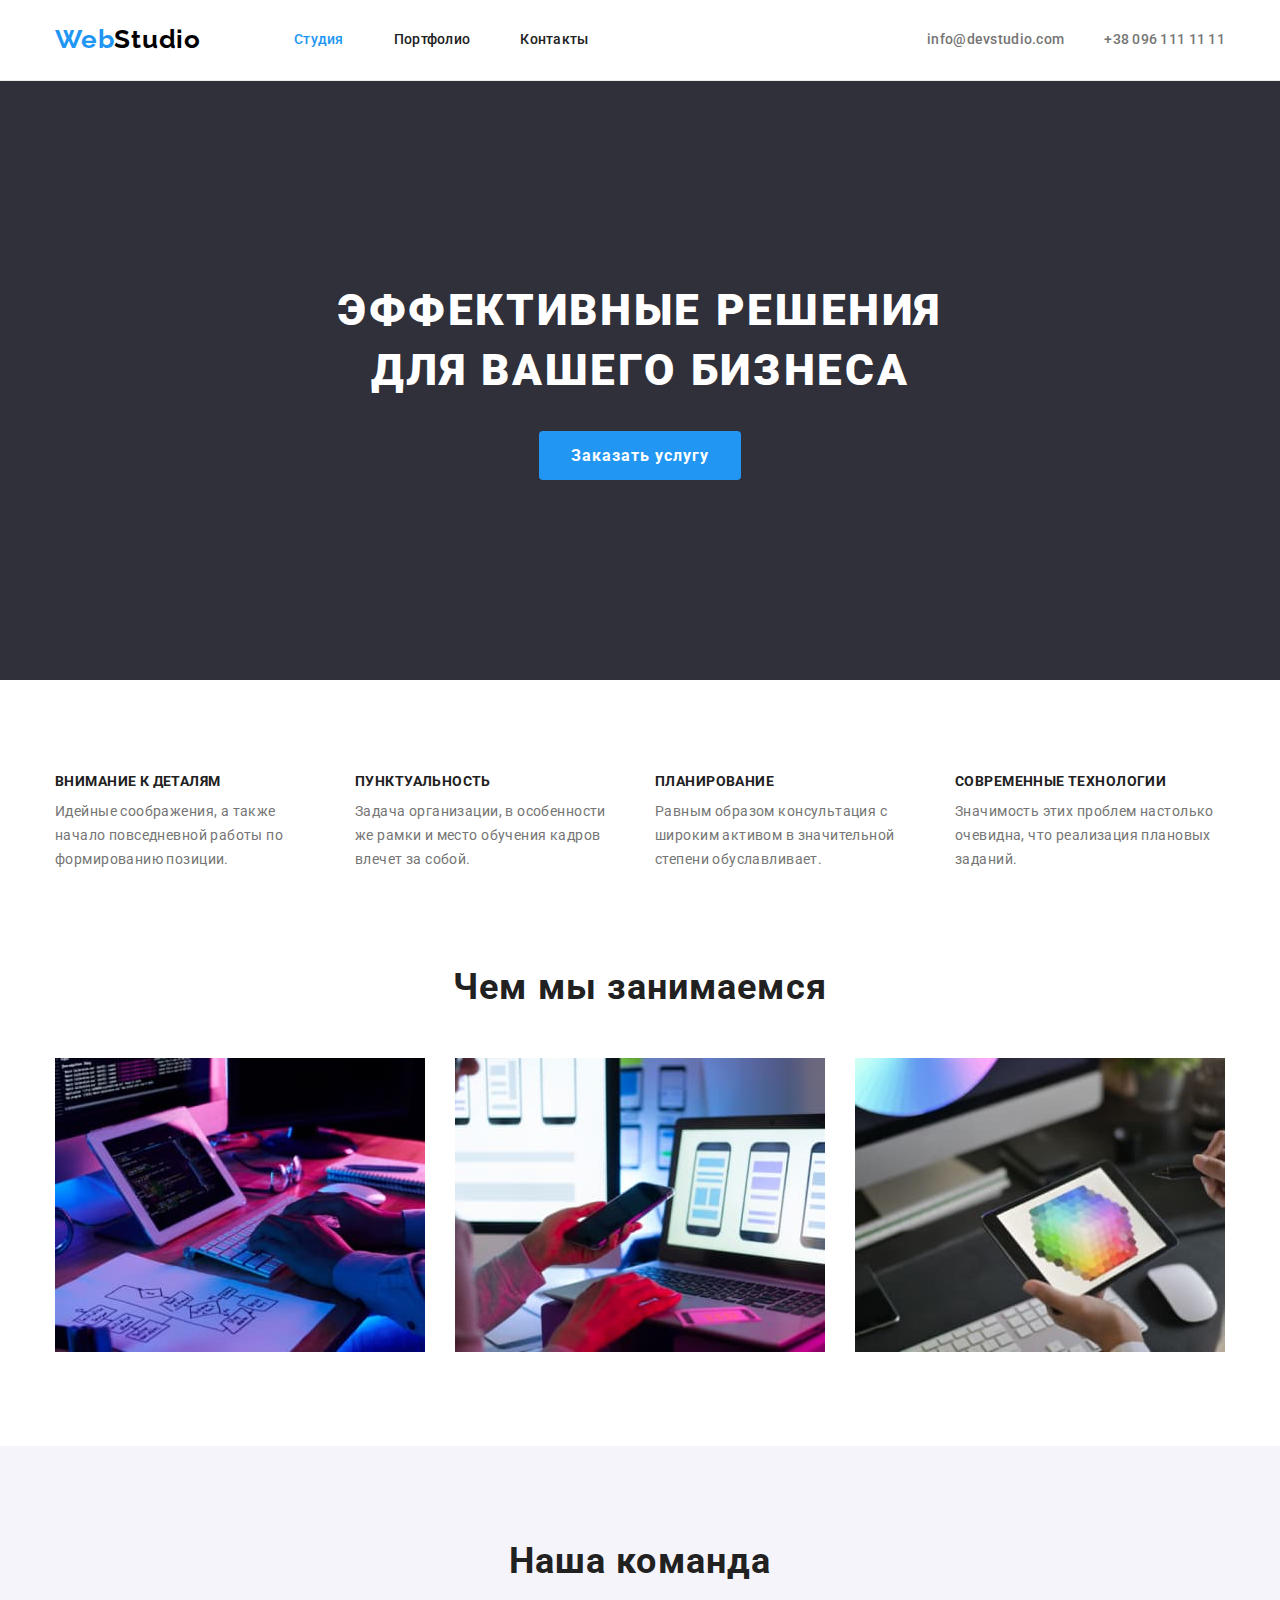
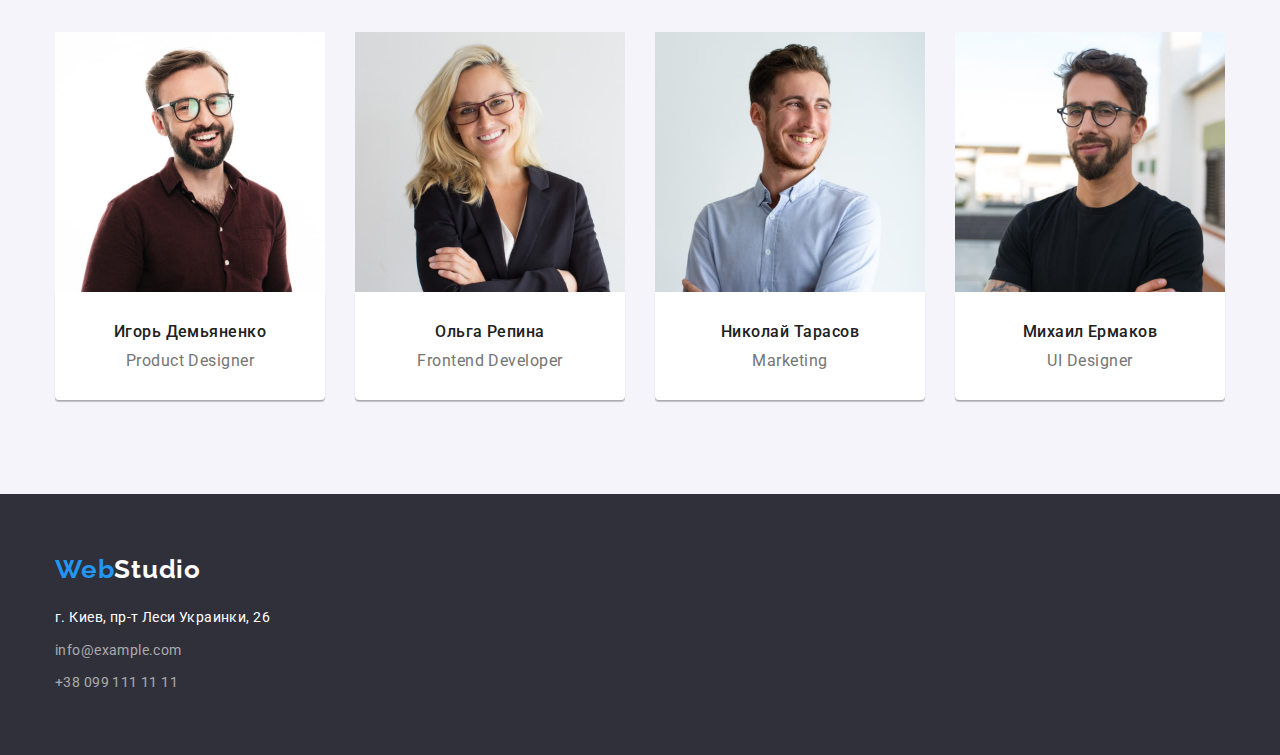
==== index.html @ ed1b18f8 "create-hw" ====
<!DOCTYPE html>
<html lang="ru">
  <head>
    <meta charset="UTF-8" />
    <meta http-equiv="X-UA-Compatible" content="IE=edge" />
    <meta name="viewport" content="width=device-width, initial-scale=1.0" />

    <title>WebStudio</title>

    <link rel="preconnect" href="https://fonts.googleapis.com" />
    <link rel="preconnect" href="https://fonts.gstatic.com" crossorigin />
    <link
      href="https://fonts.googleapis.com/css2?family=Raleway:wght@700&family=Roboto:wght@400;500;700;900&display=swap"
      rel="stylesheet"
    />
    <link
      rel="stylesheet"
      href="https://cdnjs.cloudflare.com/ajax/libs/modern-normalize/1.1.0/modern-normalize.css"
      integrity="sha512-Y0MM+V6ymRKN2zStTqzQ227DWhhp4Mzdo6gnlRnuaNCbc+YN/ZH0sBCLTM4M0oSy9c9VKiCvd4Jk44aCLrNS5Q=="
      crossorigin="anonymous"
      referrerpolicy="no-referrer"
    />
    <link rel="stylesheet" href="./css/styles.css" />
  </head>
  <body>
    <header class="header">
      <div class="container">
        <nav class="header-navigation">
          <a href="" class="logo"><span class="accent">Web</span>Studio</a>
          <ul class="header-nav list">
            <li class="item">
              <a href="./index.html" class="header-link link current">Студия</a>
            </li>
            <li class="item">
              <a href="./portfolio.html" class="header-link link">Портфолио</a>
            </li>
            <li class="item">
              <a href="" class="header-link link">Контакты</a>
            </li>
          </ul>
        </nav>

        <ul class="header-list list">
          <li class="header-item">
            <a class="header-mail link" href="mailto:info@devstudio.com">info@devstudio.com</a>
          </li>
          <li class="header-item">
            <a class="header-tel link" href="tel:+380961111111">+38 096 111 11 11</a>
          </li>
        </ul>
      </div>
    </header>

    <main>
      <section class="hero">
        <div class="container">
          <h1 class="hero-title">Эффективные решения для вашего бизнеса</h1>
          <button type="button" class="hero-button">Заказать услугу</button>
        </div>
      </section>
      <section class="description">
        <div class="container">
          <h2 class="description-main-title visually-hidden">Описание</h2>
          <ul class="description-list list">
            <li class="description-item">
              <h3 class="description-title">Внимание к деталям</h3>
              <p class="description-text">
                Идейные соображения, а также начало повседневной работы по формированию позиции.
              </p>
            </li>
            <li class="description-item">
              <h3 class="description-title">Пунктуальность</h3>
              <p class="description-text">
                Задача организации, в особенности же рамки и место обучения кадров влечет за собой.
              </p>
            </li>
            <li class="description-item">
              <h3 class="description-title">Планирование</h3>
              <p class="description-text">
                Равным образом консультация с широким активом в значительной степени обуславливает.
              </p>
            </li>
            <li class="description-item">
              <h3 class="description-title">Современные технологии</h3>
              <p class="description-text">
                Значимость этих проблем настолько очевидна, что реализация плановых заданий.
              </p>
            </li>
          </ul>
        </div>
      </section>
      <section class="examples">
        <div class="container">
          <h2 class="examples-title">Чем мы занимаемся</h2>
          <ul class="examples-list list">
            <li class="examples-item">
              <img
                class="examples-image"
                src="./images/pic1.jpg"
                alt="Верстка"
                width="370"
                height="294"
              />
            </li>
            <li class="examples-item">
              <img
                class="examples-image"
                src="./images/pic2.jpg"
                alt="Мобильное приложение"
                width="370"
                height="294"
              />
            </li>
            <li class="examples-item">
              <img
                class="examples-image"
                src="./images/pic3.jpg"
                alt="Программное обеспечение"
                width="370"
                height="294"
              />
            </li>
          </ul>
        </div>
      </section>
      <section class="team">
        <div class="container">
          <h2 class="team-main-title">Наша команда</h2>
          <ul class="team-list list">
            <li class="team-item">
              <img
                class="team-image"
                src="./images/photo1.jpg"
                alt="Игорь Демьяненко"
                width="270"
                height="260"
              />
              <div class="team-content">
                <h3 class="team-title">Игорь Демьяненко</h3>
                <p class="team-text">Product Designer</p>
              </div>
            </li>
            <li class="team-item">
              <img
                class="team-image"
                src="./images/photo2.jpg"
                alt="Ольга Репина"
                width="270"
                height="260"
              />
              <div class="team-content">
                <h3 class="team-title">Ольга Репина</h3>
                <p class="team-text">Frontend Developer</p>
              </div>
            </li>
            <li class="team-item">
              <img
                class="team-image"
                src="./images/photo3.jpg"
                alt="Николай Тарасов"
                width="270"
                height="260"
              />
              <div class="team-content">
                <h3 class="team-title">Николай Тарасов</h3>
                <p class="team-text">Marketing</p>
              </div>
            </li>
            <li class="team-item">
              <img
                class="team-image"
                src="./images/photo4.jpg"
                alt="Михаил Ермаков"
                width="270"
                height="260"
              />
              <div class="team-content">
                <h3 class="team-title">Михаил Ермаков</h3>
                <p class="team-text">UI Designer</p>
              </div>
            </li>
          </ul>
        </div>
      </section>
    </main>
    <footer class="footer">
      <div class="container">
        <a href="" class="logo"><span class="accent">Web</span>Studio</a>
        <address class="footer-adress">
          <ul class="footer-list list">
            <li class="footer-item">
              <a
                class="footer-link"
                href="https://goo.gl/maps/xiwfKXUequ1vyFDw5"
                target="blank"
                rel="noopener, noindex, nofollow "
              >
                г. Киев, пр-т Леси Украинки, 26</a
              >
            </li>
            <li class="footer-item">
              <a class="footer-mail link" href="mailto:info@example.com">info@example.com</a>
            </li>
            <li class="footer-item">
              <a class="footer-tel link" href="tel:+380991111111">+38 099 111 11 11</a>
            </li>
          </ul>
        </address>
      </div>
    </footer>
  </body>
</html>
---- css/styles.css ----
:root {
  --title-color: #212121;
  --accent-color: #2196f3;
  --primary-text-color: #757575;
  --primary-white-color: #ffffff;
  --section-size: 94px;
}
body {
  font-family: 'Roboto', sans-serif;
  color: #757575;
  background-color: var(--primary-white-color);
  font-size: 14px;
}
h1,
h2,
h3,
h4,
h5,
h6,
p {
  margin: 0;
}
ul,
ol {
  margin: 0;
  padding-left: 0;
}
img {
  display: block;
  width: 100%;
}
.container {
  width: 1200px;
  padding-left: 15px;
  padding-right: 15px;
  margin: 0 auto;
}
.link {
  text-decoration: none;
}
.link:hover,
.link:focus {
  color: var(--accent-color);
}
.list {
  list-style: none;
}
.visually-hidden {
  position: absolute;
  white-space: nowrap;
  width: 1px;
  height: 1px;
  overflow: hidden;
  border: 0;
  padding: 0;
  clip: rect(0 0 0 0);
  clip-path: inset(50%);
  margin: -1px;
}
/* ----------------------------------------------header--------------------------------------------------- */
.header {
  border-bottom: 1px solid #ececec;
}
.header > .container {
  display: flex;
  align-items: center;
}
.header-navigation {
  display: flex;
  align-items: center;
}
.container > .logo {
  margin-right: 93px;
}
.logo {
  font-family: 'Raleway';
  font-weight: 700;
  font-size: 26px;
  line-height: 1.2;
  letter-spacing: 0.03em;
  color: var(--accent-color);
  color: #000000;
  text-decoration: none;
}
.header-nav {
  display: flex;
  align-items: center;
}
.logo {
  margin-right: 93px;
}
.header-nav .item:not(:last-child) {
  margin-right: 50px;
}
.header-list {
  display: flex;
  margin-left: auto;
}
.header-list .header-item + .header-item {
  margin-left: 40px;
}
.header-link {
  display: inline-block;
  padding: 32px 0;
  font-family: inherit;
  font-weight: 500;
  font-size: 14px;
  line-height: 1.14;
  letter-spacing: 0.02em;
  color: #212121;
}
.header-link.current {
  color: var(--accent-color);
}
.accent {
  color: var(--accent-color);
}
.header-mail,
.header-tel {
  display: inline-block;
  padding: 32px 0;
  font-weight: 500;
  font-size: 14px;
  line-height: 1.14;
  letter-spacing: 0.02em;
  color: var(--primary-text-color);
}
/*---------------------------------------------- hero------------------------------------------------------ */
.hero {
  background: #2f303a;
  padding-top: 200px;
  padding-bottom: 200px;
  text-align: center;
}
.hero-title {
  margin: auto;
  width: 696px;
  margin-bottom: 30px;
  font-weight: 900;
  font-size: 44px;
  line-height: 1.36;
  letter-spacing: 0.06em;
  text-transform: uppercase;
  color: var(--primary-white-color);
}
.hero-button {
  font-family: inherit;
  font-weight: 700;
  font-size: 16px;
  line-height: 1.86;
  display: inline-block;
  align-items: center;
  text-align: center;
  letter-spacing: 0.06em;
  color: var(--primary-white-color);
  background: var(--accent-color);
  cursor: pointer;
  padding: 10px 32px;
  border-radius: 4px;
  border: none;
}
/* ----------------------------------------------description-------------------------------------------------*/
.description {
  padding-top: var(--section-size);
  padding-bottom: var(--section-size);
}
.description-title {
  font-weight: 700;
  font-size: 14px;
  line-height: 1.14;
  letter-spacing: 0.03em;
  text-transform: uppercase;
  color: var(--title-color);
  margin-bottom: 10px;
}
.description-list {
  display: flex;
  align-items: center;
}
.description-item:not(:last-child) {
  margin-right: 30px;
}
.description-text {
  width: 270px;
  font-weight: 400;
  font-size: 14px;
  line-height: 1.71;
  letter-spacing: 0.03em;
  color: var(--primary-text-color);
}
/* ---------------------------------------------examples----------------------------------------------------*/
.examples {
  padding-bottom: var(--section-size);
}
.examples-list {
  display: flex;
  justify-content: space-between;
}
.examples-title,
.team-main-title {
  font-weight: 700;
  font-size: 36px;
  line-height: 1.17;
  text-align: center;
  letter-spacing: 0.03em;
  color: var(--title-color);
  margin-bottom: 50px;
}
/* -----------------------------------------------team------------------------------------------------------ */
.team {
  background-color: #f5f4fa;
  padding-top: var(--section-size);
  padding-bottom: var(--section-size);
}
.team-main-title {
  margin-bottom: 50px;
}
.team-list {
  display: flex;
}
.team-item:not(:last-child) {
  margin-right: 30px;
}

.team-content {
  text-align: center;
  padding-top: 30px;
  padding-bottom: 30px;
  background-color: #fff;
  box-shadow: 0px 1px 1px rgba(0, 0, 0, 0.14), 0px 2px 1px rgba(0, 0, 0, 0.2);
  border-radius: 0px 0px 4px 4px;
}
.team-title {
  font-weight: 500;
  font-size: 16px;
  line-height: 1.19;
  letter-spacing: 0.03em;
  color: #212121;
  margin-bottom: 10px;
}
.team-text {
  font-weight: 400;
  font-size: 16px;
  line-height: 1.19;
  letter-spacing: 0.03em;
  color: var(--primary-text-color);
}
/*-------------------------------------------------footer--------------------------------------------------- */
.footer {
  background-color: #2f303a;
  padding-top: 60px;
  padding-bottom: 60px;
}

.footer-list {
  display: inline-block;
}
.footer-item:not(:last-child) {
  margin-bottom: 9px;
}
.footer-link,
.footer-tel,
.footer-mail {
  font-weight: 400;
  font-style: normal;
  font-size: 14px;
  line-height: 1.71;
  letter-spacing: 0.03em;
  text-decoration: none;
}
.footer-link {
  color: var(--primary-white-color);
}
.footer-tel,
.footer-mail {
  color: rgba(255, 255, 255, 0.6);
}
.footer .logo {
  display: inline-block;
  margin-right: 0;
  margin-bottom: 20px;
  color: var(--primary-white-color);
}
/* ------------------------------------------------portfolio------------------------------------------------*/
.portfolio {
  padding-top: var(--section-size);
  padding-bottom: var(--section-size);
}
.portfolio-list-btn {
  display: flex;
  align-items: center;
  justify-content: center;
  margin-bottom: 50px;
}
.portfolio-item:not(:last-child) {
  margin-right: 8px;
}
.portfolio-item .button.current {
  color: var(--primary-white-color);
  background-color: var(--accent-color);
}
.button {
  display: inline-block;
  padding: 6px 22px;
  font-weight: 500;
  font-size: 16px;
  line-height: 1.6;
  text-align: center;
  text-decoration: none;
  letter-spacing: 0.03em;
  color: #212121;
  background: #f5f4fa;
  cursor: pointer;
  border-radius: 4px;
  border: none;
}
.button:hover,
.button:focus {
  color: var(--primary-white-color);
  background-color: var(--accent-color);
}
.portfolio-list-link {
  display: flex;
  flex-wrap: wrap;
  margin-left: -30px;
  margin-bottom: -30px;
}
.portfolio-list-link > .portfolio-card-item {
  flex-basis: calc(100% / 3- 30px);
  margin-left: 30px;
  margin-bottom: 30px;
}

.card-content {
  padding: 20px 24px;
  border: 1px solid #eee;
}
.portfolio-title {
  margin-bottom: 4px;
  font-weight: 700;
  font-size: 18px;
  line-height: 2;
  letter-spacing: 0.06em;
  color: var(--title-color);
}
.portfolio-text {
  font-family: inherit;
  font-size: 16px;
  line-height: 1.88;
  letter-spacing: 0.03em;
  color: var(--primary-text-color);
}
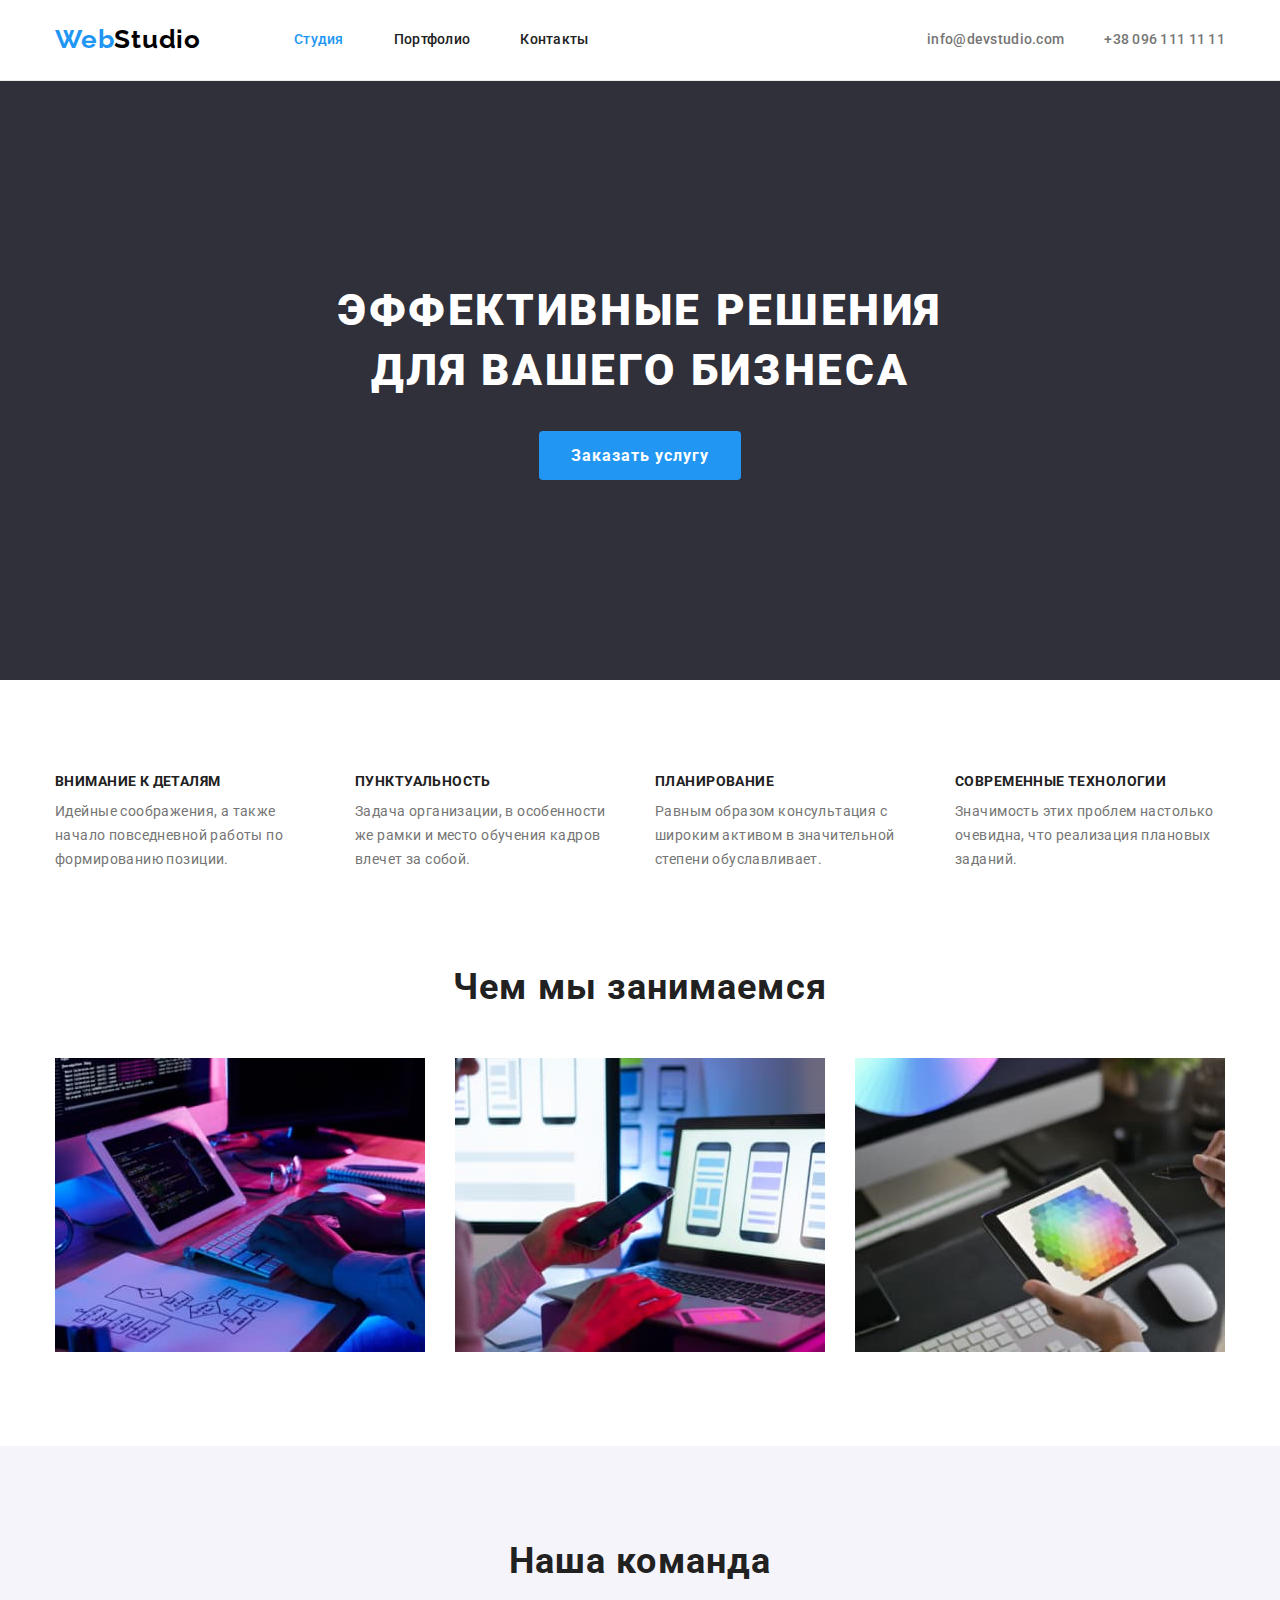
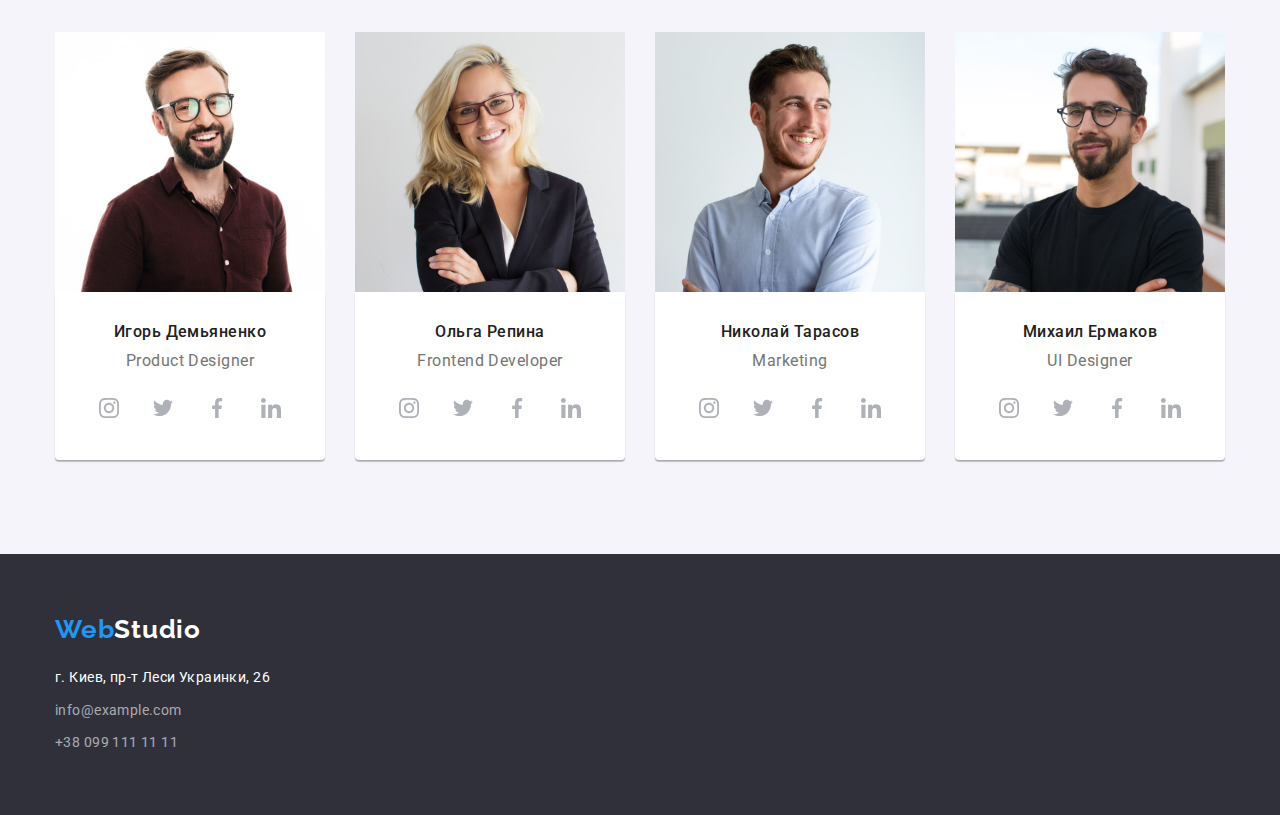
==== commit 6c01edfd: "soc-icons" ====
--- a/index.html
+++ b/index.html
@@ -138,6 +138,35 @@
               <div class="team-content">
                 <h3 class="team-title">Игорь Демьяненко</h3>
                 <p class="team-text">Product Designer</p>
+                <ul class="team-soc-list list">
+                  <li class="team-soc-item">
+                    <a href="" class="team-soc-link">
+                      <svg class="soc-icon" width="20" height="20">
+                        <use href="./images/icons.svg/symbol-defs.svg#icon-instagram"></use></svg
+                    ></a>
+                  </li>
+                  <li class="team-soc-item">
+                    <a href="" class="team-soc-link">
+                      <svg class="soc-icon" width="20" height="20">
+                        <use href="./images/icons.svg/symbol-defs.svg#icon-twitter"></use>
+                      </svg>
+                    </a>
+                  </li>
+                  <li class="team-soc-item">
+                    <a href="" class="team-soc-link">
+                      <svg class="soc-icon" width="20" height="20">
+                        <use href="./images/icons.svg/symbol-defs.svg#icon-facebook"></use>
+                      </svg>
+                    </a>
+                  </li>
+                  <li class="team-soc-item">
+                    <a href="" class="team-soc-link">
+                      <svg class="soc-icon" width="20" height="20">
+                        <use href="./images/icons.svg/symbol-defs.svg#icon-linkedin"></use>
+                      </svg>
+                    </a>
+                  </li>
+                </ul>
               </div>
             </li>
             <li class="team-item">
@@ -151,6 +180,35 @@
               <div class="team-content">
                 <h3 class="team-title">Ольга Репина</h3>
                 <p class="team-text">Frontend Developer</p>
+                <ul class="team-soc-list list">
+                  <li class="team-soc-item">
+                    <a href="" class="team-soc-link">
+                      <svg class="soc-icon" width="20" height="20">
+                        <use href="./images/icons.svg/symbol-defs.svg#icon-instagram"></use></svg
+                    ></a>
+                  </li>
+                  <li class="team-soc-item">
+                    <a href="" class="team-soc-link">
+                      <svg class="soc-icon" width="20" height="20">
+                        <use href="./images/icons.svg/symbol-defs.svg#icon-twitter"></use>
+                      </svg>
+                    </a>
+                  </li>
+                  <li class="team-soc-item">
+                    <a href="" class="team-soc-link">
+                      <svg class="soc-icon" width="20" height="20">
+                        <use href="./images/icons.svg/symbol-defs.svg#icon-facebook"></use>
+                      </svg>
+                    </a>
+                  </li>
+                  <li class="team-soc-item">
+                    <a href="" class="team-soc-link">
+                      <svg class="soc-icon" width="20" height="20">
+                        <use href="./images/icons.svg/symbol-defs.svg#icon-linkedin"></use>
+                      </svg>
+                    </a>
+                  </li>
+                </ul>
               </div>
             </li>
             <li class="team-item">
@@ -164,6 +222,35 @@
               <div class="team-content">
                 <h3 class="team-title">Николай Тарасов</h3>
                 <p class="team-text">Marketing</p>
+                <ul class="team-soc-list list">
+                  <li class="team-soc-item">
+                    <a href="" class="team-soc-link">
+                      <svg class="soc-icon" width="20" height="20">
+                        <use href="./images/icons.svg/symbol-defs.svg#icon-instagram"></use></svg
+                    ></a>
+                  </li>
+                  <li class="team-soc-item">
+                    <a href="" class="team-soc-link">
+                      <svg class="soc-icon" width="20" height="20">
+                        <use href="./images/icons.svg/symbol-defs.svg#icon-twitter"></use>
+                      </svg>
+                    </a>
+                  </li>
+                  <li class="team-soc-item">
+                    <a href="" class="team-soc-link">
+                      <svg class="soc-icon" width="20" height="20">
+                        <use href="./images/icons.svg/symbol-defs.svg#icon-facebook"></use>
+                      </svg>
+                    </a>
+                  </li>
+                  <li class="team-soc-item">
+                    <a href="" class="team-soc-link">
+                      <svg class="soc-icon" width="20" height="20">
+                        <use href="./images/icons.svg/symbol-defs.svg#icon-linkedin"></use>
+                      </svg>
+                    </a>
+                  </li>
+                </ul>
               </div>
             </li>
             <li class="team-item">
@@ -177,6 +264,35 @@
               <div class="team-content">
                 <h3 class="team-title">Михаил Ермаков</h3>
                 <p class="team-text">UI Designer</p>
+                <ul class="team-soc-list list">
+                  <li class="team-soc-item">
+                    <a href="" class="team-soc-link">
+                      <svg class="team-soc-icon" width="20" height="20">
+                        <use href="./images/icons.svg/symbol-defs.svg#icon-instagram"></use></svg
+                    ></a>
+                  </li>
+                  <li class="team-soc-item">
+                    <a href="" class="team-soc-link">
+                      <svg class="team-soc-icon" width="20" height="20">
+                        <use href="./images/icons.svg/symbol-defs.svg#icon-twitter"></use>
+                      </svg>
+                    </a>
+                  </li>
+                  <li class="team-soc-item">
+                    <a href="" class="team-soc-link">
+                      <svg class="team-soc-icon" width="20" height="20">
+                        <use href="./images/icons.svg/symbol-defs.svg#icon-facebook"></use>
+                      </svg>
+                    </a>
+                  </li>
+                  <li class="team-soc-item">
+                    <a href="" class="team-soc-link">
+                      <svg class="team-soc-icon" width="20" height="20">
+                        <use href="./images/icons.svg/symbol-defs.svg#icon-linkedin"></use>
+                      </svg>
+                    </a>
+                  </li>
+                </ul>
               </div>
             </li>
           </ul>
--- a/css/styles.css
+++ b/css/styles.css
@@ -244,6 +244,25 @@
   line-height: 1.19;
   letter-spacing: 0.03em;
   color: var(--primary-text-color);
+  margin-bottom: 16px;
+}
+.team-soc-list {
+  display: flex;
+  justify-content: center;
+}
+.team-soc-item + .team-soc-item {
+  margin-left: 10px;
+}
+.team-soc-link {
+  width: 44px;
+  height: 44px;
+  border-radius: 50%;
+  display: flex;
+  justify-content: center;
+  align-items: center;
+}
+.soc-icon {
+  fill: #2196f3;
 }
 /*-------------------------------------------------footer--------------------------------------------------- */
 .footer {
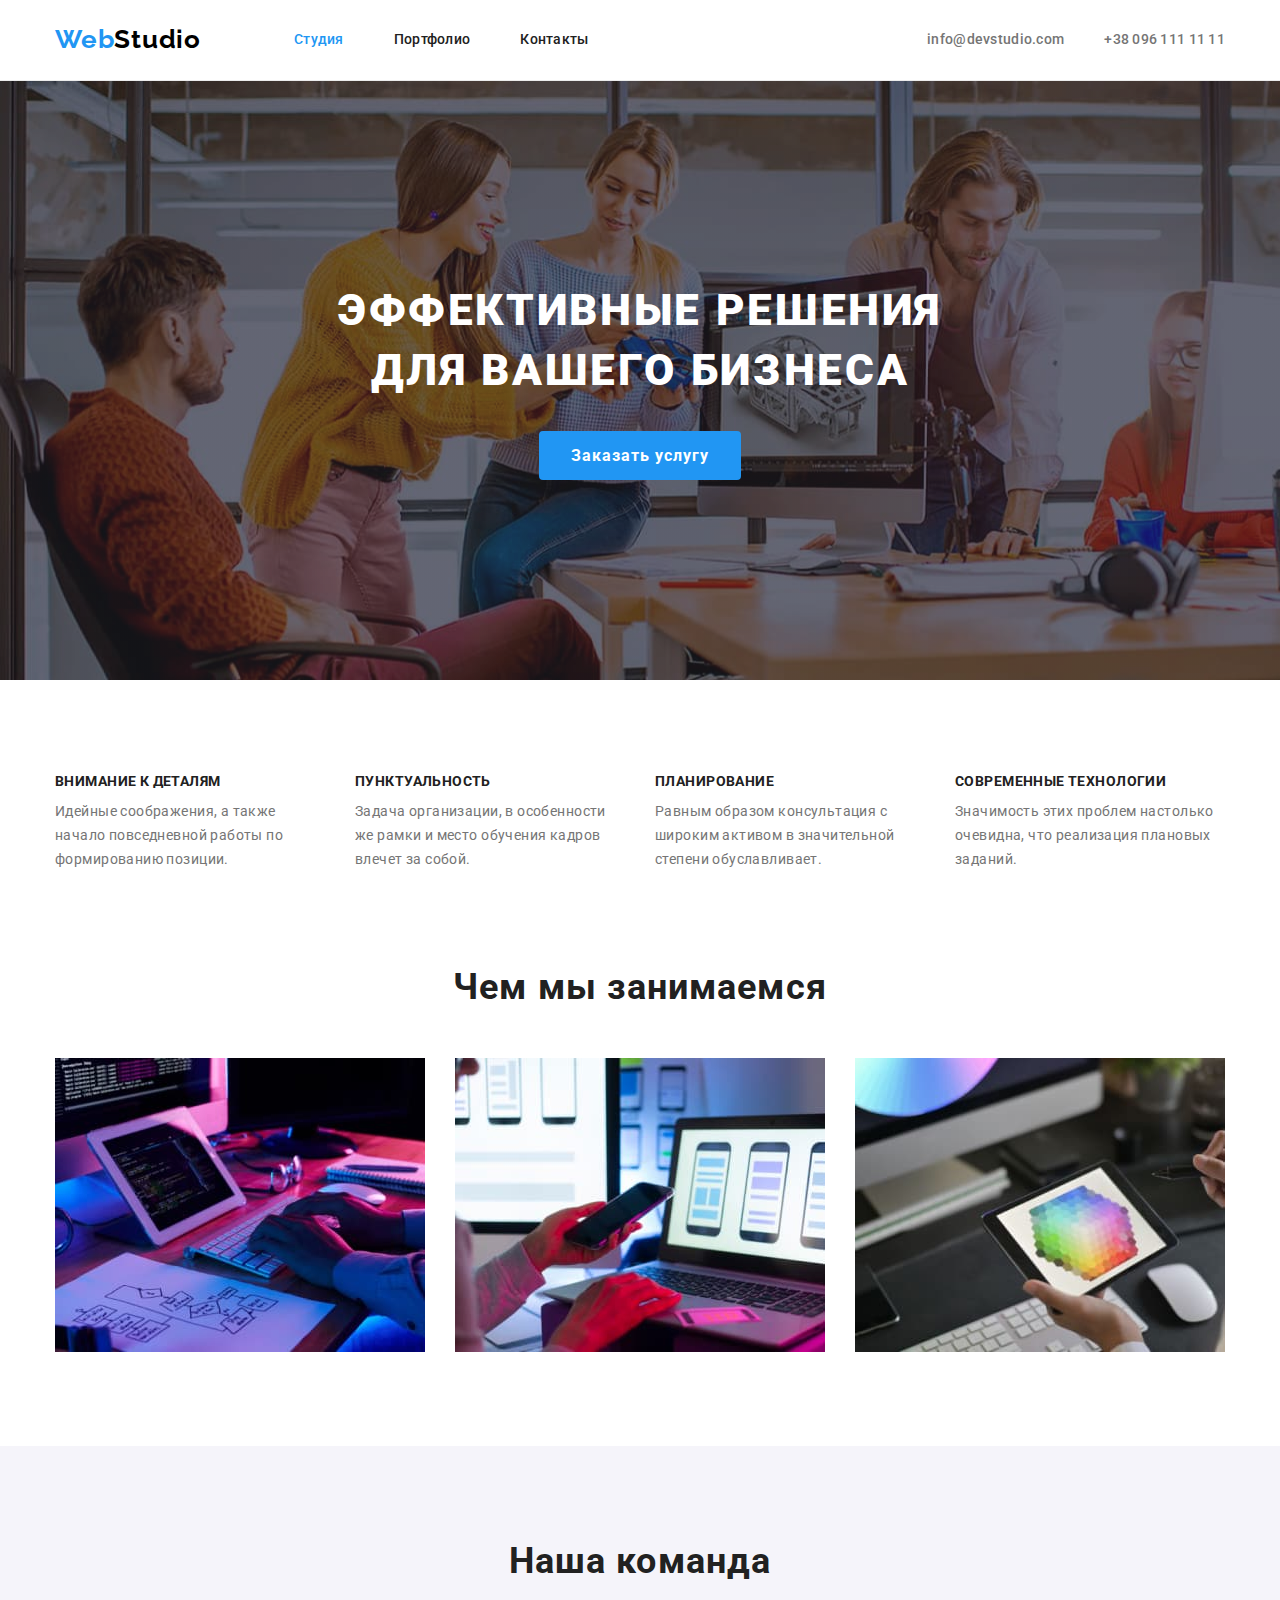
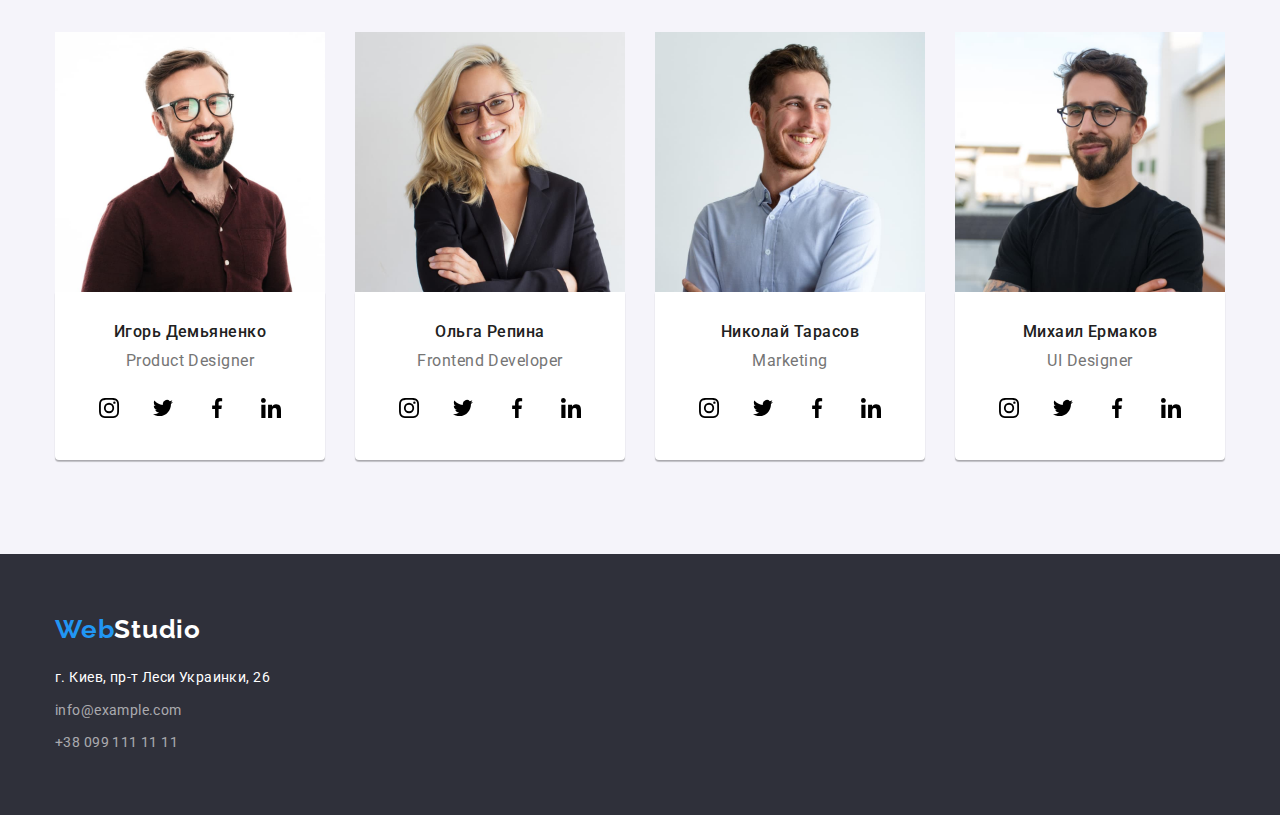
==== commit 146ab9fc: "bg-hero+icons" ====
--- a/index.html
+++ b/index.html
@@ -142,27 +142,27 @@
                   <li class="team-soc-item">
                     <a href="" class="team-soc-link">
                       <svg class="soc-icon" width="20" height="20">
-                        <use href="./images/icons.svg/symbol-defs.svg#icon-instagram"></use></svg
+                        <use href="./images/symbol-defs (1).svg#icon-instagram-"></use></svg
                     ></a>
                   </li>
                   <li class="team-soc-item">
                     <a href="" class="team-soc-link">
                       <svg class="soc-icon" width="20" height="20">
-                        <use href="./images/icons.svg/symbol-defs.svg#icon-twitter"></use>
-                      </svg>
-                    </a>
-                  </li>
-                  <li class="team-soc-item">
-                    <a href="" class="team-soc-link">
-                      <svg class="soc-icon" width="20" height="20">
-                        <use href="./images/icons.svg/symbol-defs.svg#icon-facebook"></use>
-                      </svg>
-                    </a>
-                  </li>
-                  <li class="team-soc-item">
-                    <a href="" class="team-soc-link">
-                      <svg class="soc-icon" width="20" height="20">
-                        <use href="./images/icons.svg/symbol-defs.svg#icon-linkedin"></use>
+                        <use href="./images/symbol-defs (1).svg#icon-twitter-"></use>
+                      </svg>
+                    </a>
+                  </li>
+                  <li class="team-soc-item">
+                    <a href="" class="team-soc-link">
+                      <svg class="soc-icon" width="20" height="20">
+                        <use href="./images/symbol-defs (1).svg#icon-facebook-"></use>
+                      </svg>
+                    </a>
+                  </li>
+                  <li class="team-soc-item">
+                    <a href="" class="team-soc-link">
+                      <svg class="soc-icon" width="20" height="20">
+                        <use href="./images/symbol-defs (1).svg#icon-linkedin-"></use>
                       </svg>
                     </a>
                   </li>
@@ -184,27 +184,27 @@
                   <li class="team-soc-item">
                     <a href="" class="team-soc-link">
                       <svg class="soc-icon" width="20" height="20">
-                        <use href="./images/icons.svg/symbol-defs.svg#icon-instagram"></use></svg
+                        <use href="./images/symbol-defs (1).svg#icon-instagram-"></use></svg
                     ></a>
                   </li>
                   <li class="team-soc-item">
                     <a href="" class="team-soc-link">
                       <svg class="soc-icon" width="20" height="20">
-                        <use href="./images/icons.svg/symbol-defs.svg#icon-twitter"></use>
-                      </svg>
-                    </a>
-                  </li>
-                  <li class="team-soc-item">
-                    <a href="" class="team-soc-link">
-                      <svg class="soc-icon" width="20" height="20">
-                        <use href="./images/icons.svg/symbol-defs.svg#icon-facebook"></use>
-                      </svg>
-                    </a>
-                  </li>
-                  <li class="team-soc-item">
-                    <a href="" class="team-soc-link">
-                      <svg class="soc-icon" width="20" height="20">
-                        <use href="./images/icons.svg/symbol-defs.svg#icon-linkedin"></use>
+                        <use href="./images/symbol-defs (1).svg#icon-twitter-"></use>
+                      </svg>
+                    </a>
+                  </li>
+                  <li class="team-soc-item">
+                    <a href="" class="team-soc-link">
+                      <svg class="soc-icon" width="20" height="20">
+                        <use href="./images/symbol-defs (1).svg#icon-facebook-"></use>
+                      </svg>
+                    </a>
+                  </li>
+                  <li class="team-soc-item">
+                    <a href="" class="team-soc-link">
+                      <svg class="soc-icon" width="20" height="20">
+                        <use href="./images/symbol-defs (1).svg#icon-linkedin-"></use>
                       </svg>
                     </a>
                   </li>
@@ -226,27 +226,27 @@
                   <li class="team-soc-item">
                     <a href="" class="team-soc-link">
                       <svg class="soc-icon" width="20" height="20">
-                        <use href="./images/icons.svg/symbol-defs.svg#icon-instagram"></use></svg
+                        <use href="./images/symbol-defs (1).svg#icon-instagram-"></use></svg
                     ></a>
                   </li>
                   <li class="team-soc-item">
                     <a href="" class="team-soc-link">
                       <svg class="soc-icon" width="20" height="20">
-                        <use href="./images/icons.svg/symbol-defs.svg#icon-twitter"></use>
-                      </svg>
-                    </a>
-                  </li>
-                  <li class="team-soc-item">
-                    <a href="" class="team-soc-link">
-                      <svg class="soc-icon" width="20" height="20">
-                        <use href="./images/icons.svg/symbol-defs.svg#icon-facebook"></use>
-                      </svg>
-                    </a>
-                  </li>
-                  <li class="team-soc-item">
-                    <a href="" class="team-soc-link">
-                      <svg class="soc-icon" width="20" height="20">
-                        <use href="./images/icons.svg/symbol-defs.svg#icon-linkedin"></use>
+                        <use href="./images/symbol-defs (1).svg#icon-twitter-"></use>
+                      </svg>
+                    </a>
+                  </li>
+                  <li class="team-soc-item">
+                    <a href="" class="team-soc-link">
+                      <svg class="soc-icon" width="20" height="20">
+                        <use href="./images/symbol-defs (1).svg#icon-facebook-"></use>
+                      </svg>
+                    </a>
+                  </li>
+                  <li class="team-soc-item">
+                    <a href="" class="team-soc-link">
+                      <svg class="soc-icon" width="20" height="20">
+                        <use href="./images/symbol-defs (1).svg#icon-linkedin-"></use>
                       </svg>
                     </a>
                   </li>
@@ -268,27 +268,27 @@
                   <li class="team-soc-item">
                     <a href="" class="team-soc-link">
                       <svg class="team-soc-icon" width="20" height="20">
-                        <use href="./images/icons.svg/symbol-defs.svg#icon-instagram"></use></svg
+                        <use href="./images/symbol-defs (1).svg#icon-instagram-"></use></svg
                     ></a>
                   </li>
                   <li class="team-soc-item">
                     <a href="" class="team-soc-link">
                       <svg class="team-soc-icon" width="20" height="20">
-                        <use href="./images/icons.svg/symbol-defs.svg#icon-twitter"></use>
+                        <use href="./images/symbol-defs (1).svg#icon-twitter-"></use>
                       </svg>
                     </a>
                   </li>
                   <li class="team-soc-item">
                     <a href="" class="team-soc-link">
                       <svg class="team-soc-icon" width="20" height="20">
-                        <use href="./images/icons.svg/symbol-defs.svg#icon-facebook"></use>
+                        <use href="./images/symbol-defs (1).svg#icon-facebook-"></use>
                       </svg>
                     </a>
                   </li>
                   <li class="team-soc-item">
                     <a href="" class="team-soc-link">
                       <svg class="team-soc-icon" width="20" height="20">
-                        <use href="./images/icons.svg/symbol-defs.svg#icon-linkedin"></use>
+                        <use href="./images/symbol-defs (1).svg#icon-linkedin-"></use>
                       </svg>
                     </a>
                   </li>
--- a/css/styles.css
+++ b/css/styles.css
@@ -127,10 +127,12 @@
 }
 /*---------------------------------------------- hero------------------------------------------------------ */
 .hero {
-  background: #2f303a;
+  background: #c4c4c4;
   padding-top: 200px;
   padding-bottom: 200px;
   text-align: center;
+  background-image: linear-gradient(rgba(47, 48, 58, 0.4), rgba(47, 48, 58, 0.4)),
+    url(../images/bg-hero.jpg);
 }
 .hero-title {
   margin: auto;
@@ -261,8 +263,11 @@
   justify-content: center;
   align-items: center;
 }
-.soc-icon {
-  fill: #2196f3;
+.team-soc-link:hover {
+  color: #2196f3;
+}
+.soc-icon:hover {
+  color: #2196f3;
 }
 /*-------------------------------------------------footer--------------------------------------------------- */
 .footer {
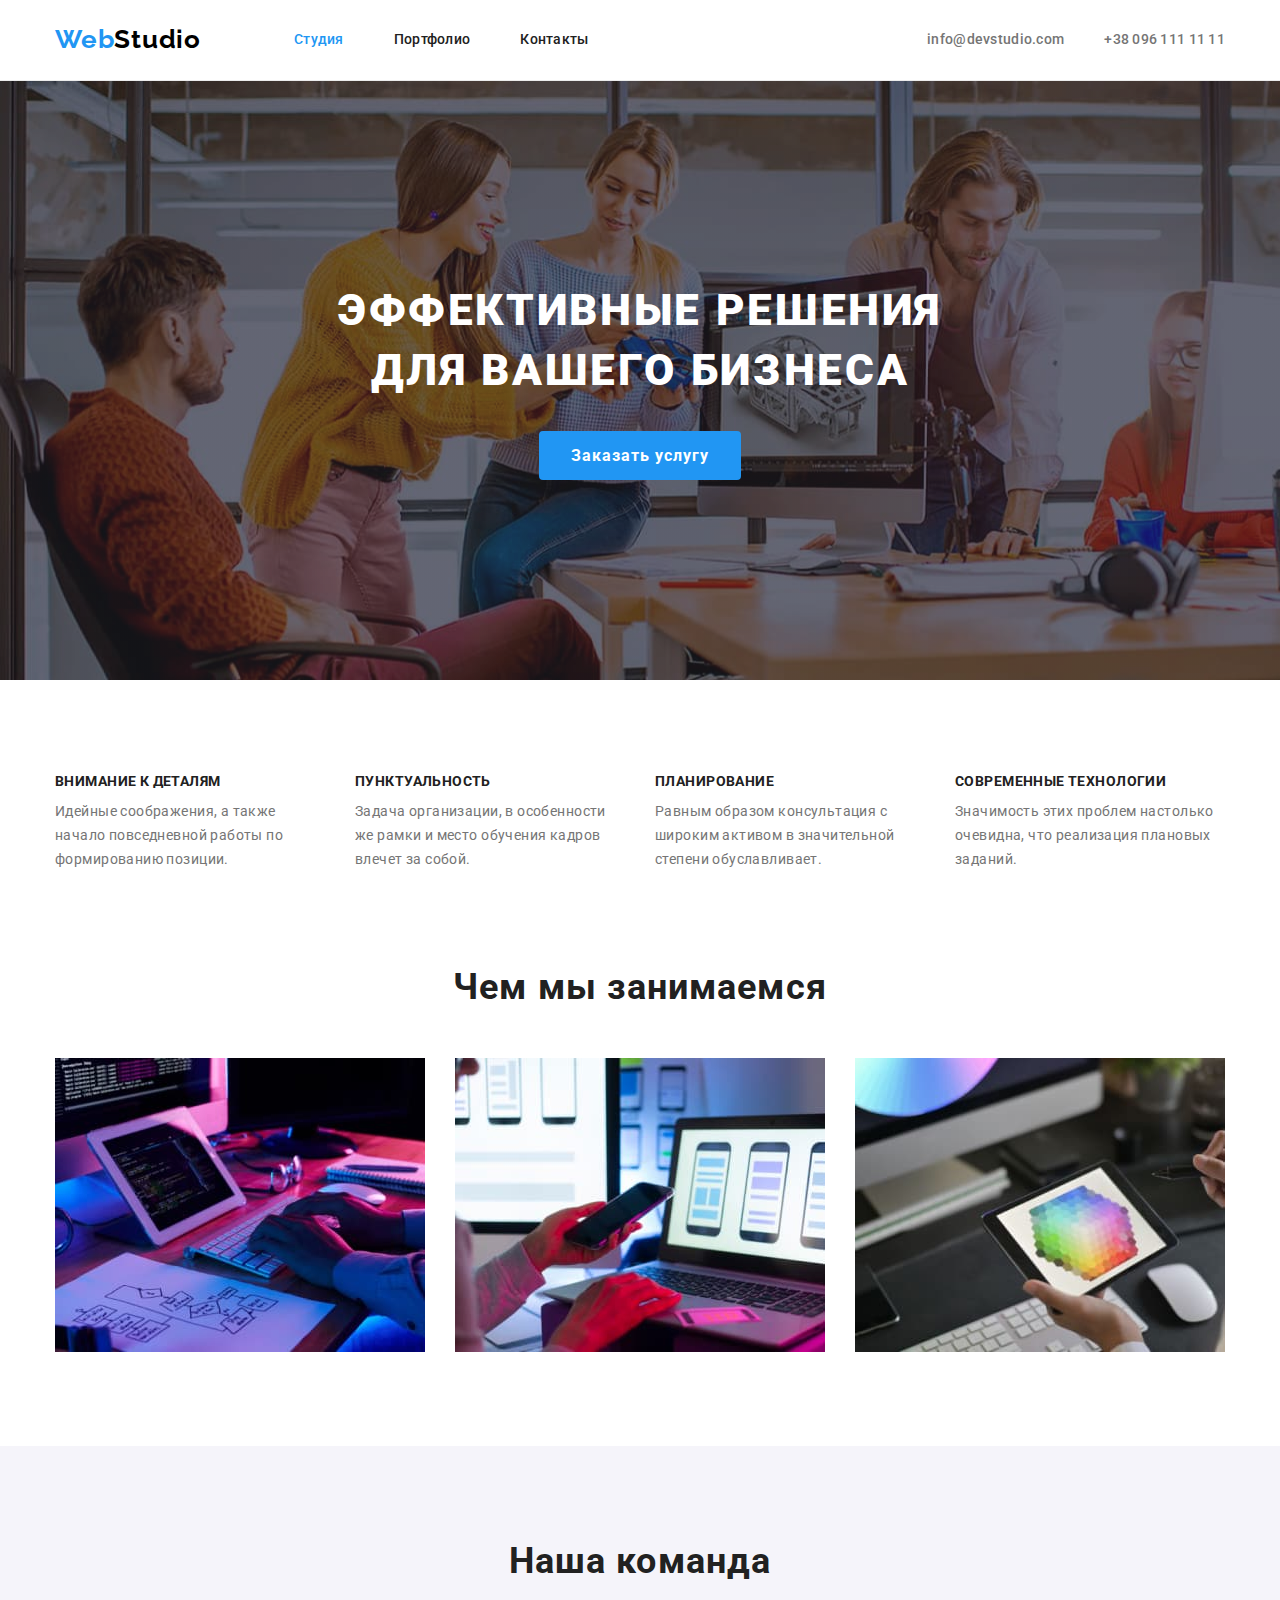
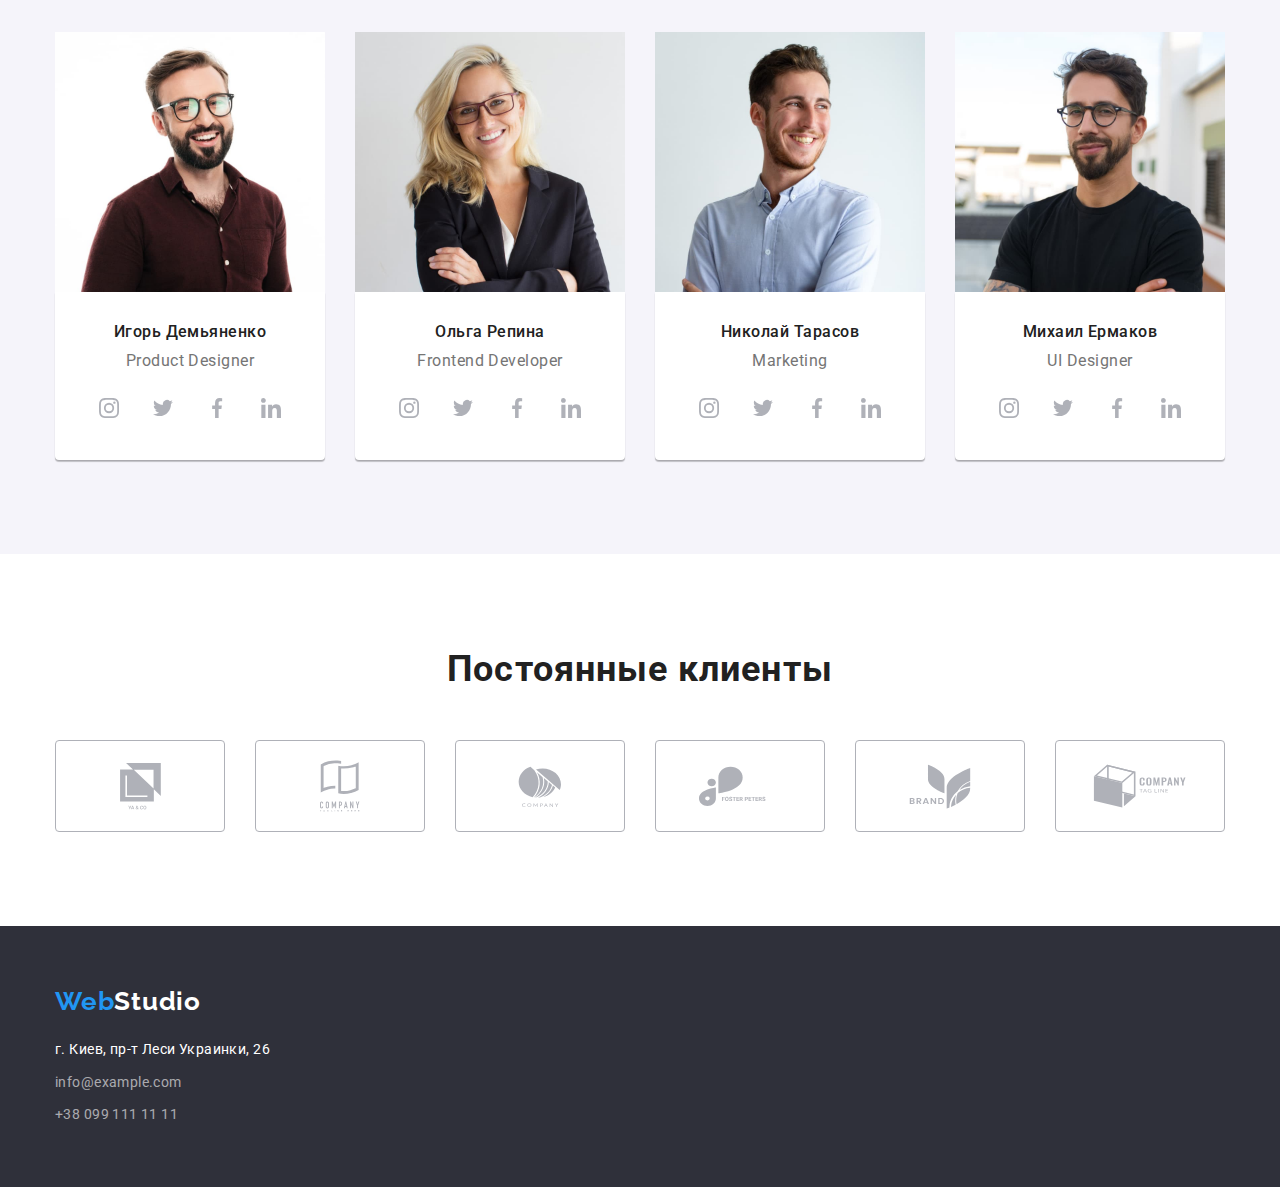
==== commit bce01037: "add-new-section" ====
--- a/index.html
+++ b/index.html
@@ -141,27 +141,27 @@
                 <ul class="team-soc-list list">
                   <li class="team-soc-item">
                     <a href="" class="team-soc-link">
-                      <svg class="soc-icon" width="20" height="20">
+                      <svg class="team-soc-icon" width="20" height="20">
                         <use href="./images/symbol-defs (1).svg#icon-instagram-"></use></svg
                     ></a>
                   </li>
                   <li class="team-soc-item">
                     <a href="" class="team-soc-link">
-                      <svg class="soc-icon" width="20" height="20">
+                      <svg class="team-soc-icon" width="20" height="20">
                         <use href="./images/symbol-defs (1).svg#icon-twitter-"></use>
                       </svg>
                     </a>
                   </li>
                   <li class="team-soc-item">
                     <a href="" class="team-soc-link">
-                      <svg class="soc-icon" width="20" height="20">
+                      <svg class="team-soc-icon" width="20" height="20">
                         <use href="./images/symbol-defs (1).svg#icon-facebook-"></use>
                       </svg>
                     </a>
                   </li>
                   <li class="team-soc-item">
                     <a href="" class="team-soc-link">
-                      <svg class="soc-icon" width="20" height="20">
+                      <svg class="team-soc-icon" width="20" height="20">
                         <use href="./images/symbol-defs (1).svg#icon-linkedin-"></use>
                       </svg>
                     </a>
@@ -183,27 +183,27 @@
                 <ul class="team-soc-list list">
                   <li class="team-soc-item">
                     <a href="" class="team-soc-link">
-                      <svg class="soc-icon" width="20" height="20">
+                      <svg class="team-soc-icon" width="20" height="20">
                         <use href="./images/symbol-defs (1).svg#icon-instagram-"></use></svg
                     ></a>
                   </li>
                   <li class="team-soc-item">
                     <a href="" class="team-soc-link">
-                      <svg class="soc-icon" width="20" height="20">
+                      <svg class="team-soc-icon" width="20" height="20">
                         <use href="./images/symbol-defs (1).svg#icon-twitter-"></use>
                       </svg>
                     </a>
                   </li>
                   <li class="team-soc-item">
                     <a href="" class="team-soc-link">
-                      <svg class="soc-icon" width="20" height="20">
+                      <svg class="team-soc-icon" width="20" height="20">
                         <use href="./images/symbol-defs (1).svg#icon-facebook-"></use>
                       </svg>
                     </a>
                   </li>
                   <li class="team-soc-item">
                     <a href="" class="team-soc-link">
-                      <svg class="soc-icon" width="20" height="20">
+                      <svg class="team-soc-icon" width="20" height="20">
                         <use href="./images/symbol-defs (1).svg#icon-linkedin-"></use>
                       </svg>
                     </a>
@@ -225,27 +225,27 @@
                 <ul class="team-soc-list list">
                   <li class="team-soc-item">
                     <a href="" class="team-soc-link">
-                      <svg class="soc-icon" width="20" height="20">
+                      <svg class="team-soc-icon" width="20" height="20">
                         <use href="./images/symbol-defs (1).svg#icon-instagram-"></use></svg
                     ></a>
                   </li>
                   <li class="team-soc-item">
                     <a href="" class="team-soc-link">
-                      <svg class="soc-icon" width="20" height="20">
+                      <svg class="team-soc-icon" width="20" height="20">
                         <use href="./images/symbol-defs (1).svg#icon-twitter-"></use>
                       </svg>
                     </a>
                   </li>
                   <li class="team-soc-item">
                     <a href="" class="team-soc-link">
-                      <svg class="soc-icon" width="20" height="20">
+                      <svg class="team-soc-icon" width="20" height="20">
                         <use href="./images/symbol-defs (1).svg#icon-facebook-"></use>
                       </svg>
                     </a>
                   </li>
                   <li class="team-soc-item">
                     <a href="" class="team-soc-link">
-                      <svg class="soc-icon" width="20" height="20">
+                      <svg class="team-soc-icon" width="20" height="20">
                         <use href="./images/symbol-defs (1).svg#icon-linkedin-"></use>
                       </svg>
                     </a>
@@ -294,6 +294,49 @@
                   </li>
                 </ul>
               </div>
+            </li>
+          </ul>
+        </div>
+      </section>
+      <section class="groups">
+        <div class="container">
+          <h2 class="groups-title">Постоянные клиенты</h2>
+          <ul class="groups-list list">
+            <li class="groups-item">
+              <a href="" class="groups-link">
+                <svg class="groups-icon" width="41" height="46.7">
+                  <use href="./images/symbol-defs (1).svg#icon-group-"></use></svg
+              ></a>
+            </li>
+            <li class="groups-item">
+              <a href="icon-group-1" class="groups-link">
+                <svg class="groups-icon" width="40" height="52">
+                  <use href="./images/symbol-defs (1).svg#icon-group-1"></use></svg
+              ></a>
+            </li>
+            <li class="groups-item">
+              <a href="" class="groups-link">
+                <svg class="groups-icon" width="43.46" height="41.18">
+                  <use href="./images/symbol-defs (1).svg#icon-group-2"></use></svg
+              ></a>
+            </li>
+            <li class="groups-item">
+              <a href="" class="groups-link">
+                <svg class="groups-icon" width="84.44" height="40.62">
+                  <use href="./images/symbol-defs (1).svg#icon-group-3"></use></svg
+              ></a>
+            </li>
+            <li class="groups-item">
+              <a href="" class="groups-link">
+                <svg class="groups-icon" width="62.54" height="45.43">
+                  <use href="./images/symbol-defs (1).svg#icon-group-4"></use></svg
+              ></a>
+            </li>
+            <li class="groups-item">
+              <a href="" class="groups-link">
+                <svg class="groups-icon" width="93.79" height="43.93">
+                  <use href="./images/symbol-defs (1).svg#icon-group-5"></use></svg
+              ></a>
             </li>
           </ul>
         </div>
--- a/css/styles.css
+++ b/css/styles.css
@@ -228,7 +228,7 @@
   text-align: center;
   padding-top: 30px;
   padding-bottom: 30px;
-  background-color: #fff;
+  background-color: var(--primary-white-color);
   box-shadow: 0px 1px 1px rgba(0, 0, 0, 0.14), 0px 2px 1px rgba(0, 0, 0, 0.2);
   border-radius: 0px 0px 4px 4px;
 }
@@ -252,6 +252,10 @@
   display: flex;
   justify-content: center;
 }
+.team-soc-item {
+  display: block;
+  align-items: center;
+}
 .team-soc-item + .team-soc-item {
   margin-left: 10px;
 }
@@ -264,10 +268,67 @@
   align-items: center;
 }
 .team-soc-link:hover {
-  color: #2196f3;
-}
-.soc-icon:hover {
-  color: #2196f3;
+  background-color: var(--accent-color);
+}
+.team-soc-link:focus {
+  background-color: var(--accent-color);
+}
+.team-soc-icon {
+  fill: #afb1b8;
+}
+.team-soc-link:hover .team-soc-icon {
+  fill: var(--primary-white-color);
+}
+.team-soc-link:focus .team-soc-icon {
+  fill: var(--primary-white-color);
+}
+/*-------------------------------------------------groups---------------------------------------------------*/
+.groups {
+  padding-top: var(--section-size);
+  padding-bottom: var(--section-size);
+  text-align: center;
+}
+.groups-title {
+  font-style: normal;
+  font-weight: 700;
+  font-size: 36px;
+  line-height: 1.167;
+  text-align: center;
+  letter-spacing: 0.03em;
+  color: var(--title-color);
+  margin-bottom: 50px;
+}
+.groups-list {
+  display: flex;
+  justify-content: center;
+}
+.groups-item + .groups-item {
+  margin-left: 30px;
+}
+.groups-link {
+  width: 170px;
+  height: 92px;
+  display: flex;
+  justify-content: center;
+  align-items: center;
+  border: 1px Solid #afb1b8;
+  box-sizing: border-box;
+  border-radius: 4px;
+}
+.groups-link:hover {
+  border-color: var(--accent-color);
+}
+.groups-link:focus {
+  border-color: var(--accent-color);
+}
+.groups-icon {
+  fill: #afb1b8;
+}
+.groups-link:hover .groups-icon {
+  fill: var(--accent-color);
+}
+.groups-link:focus .groups-icon {
+  border-color: var(--accent-color);
 }
 /*-------------------------------------------------footer--------------------------------------------------- */
 .footer {
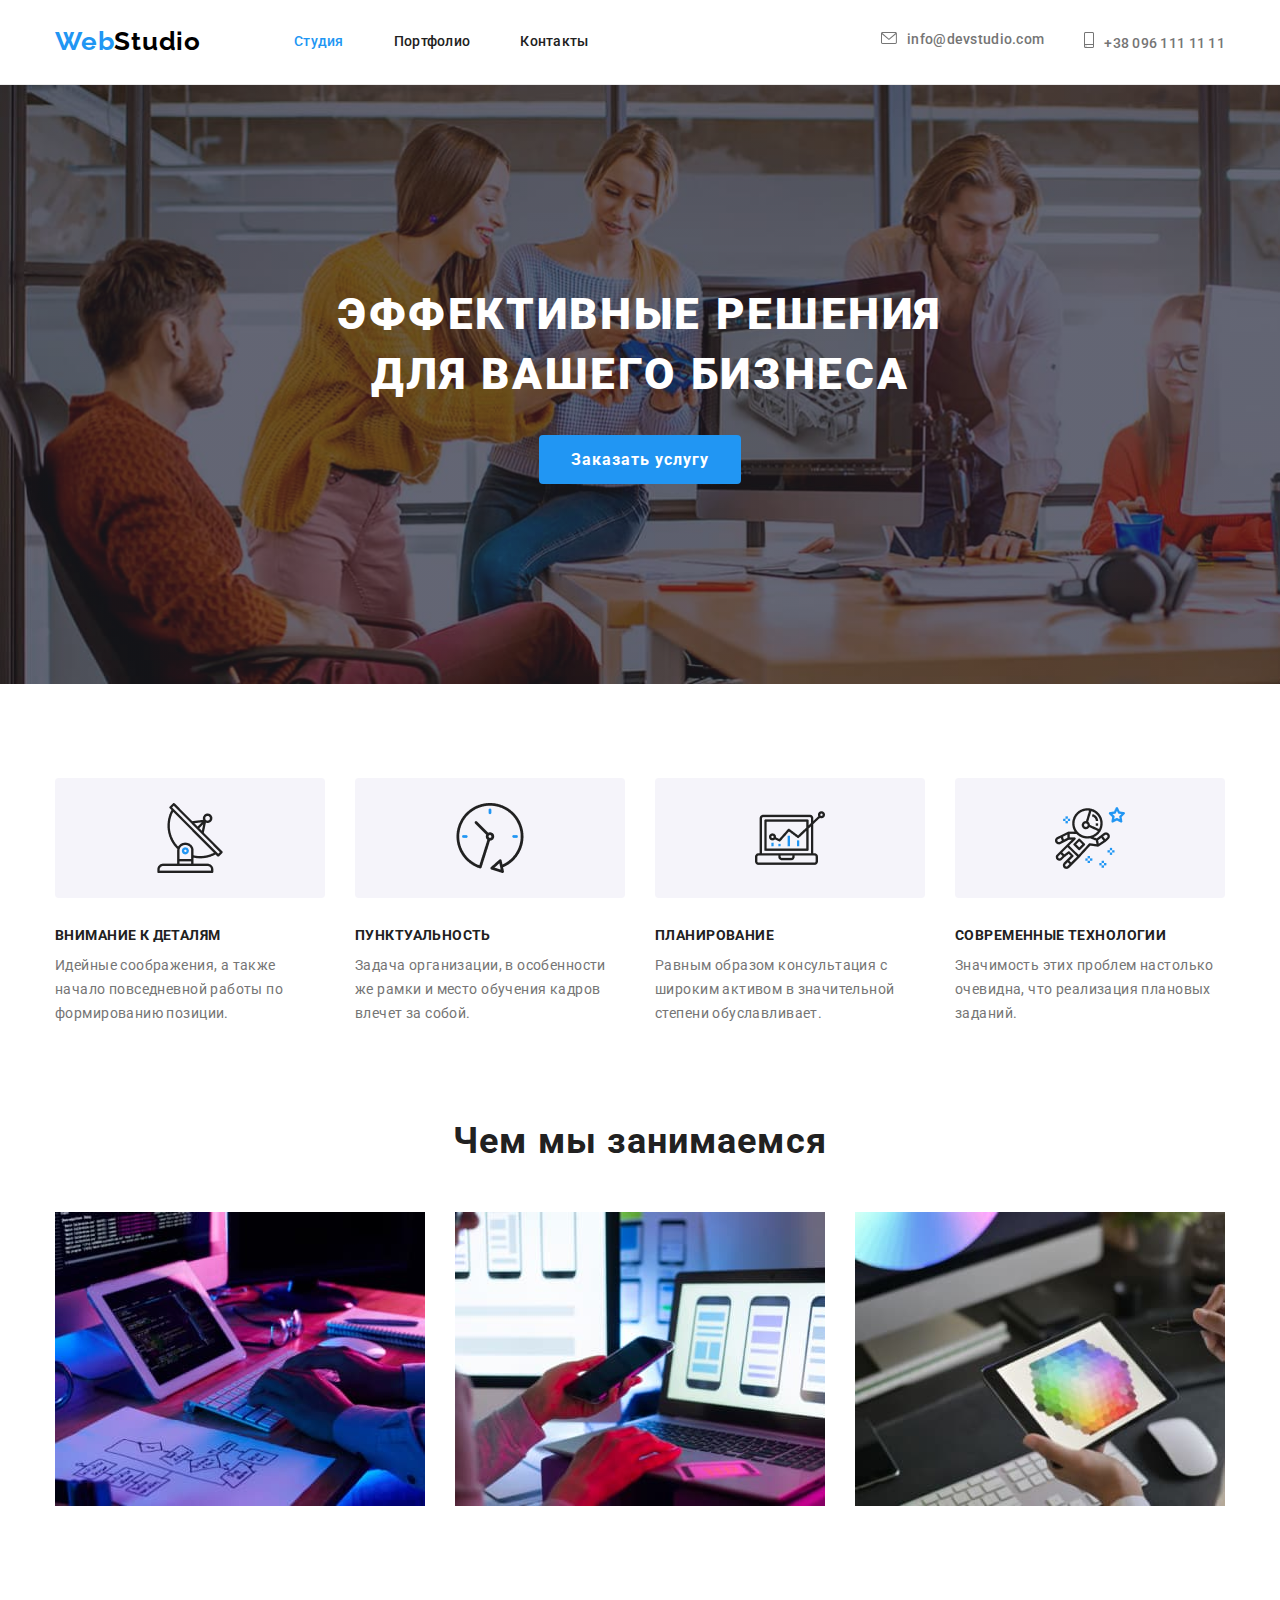
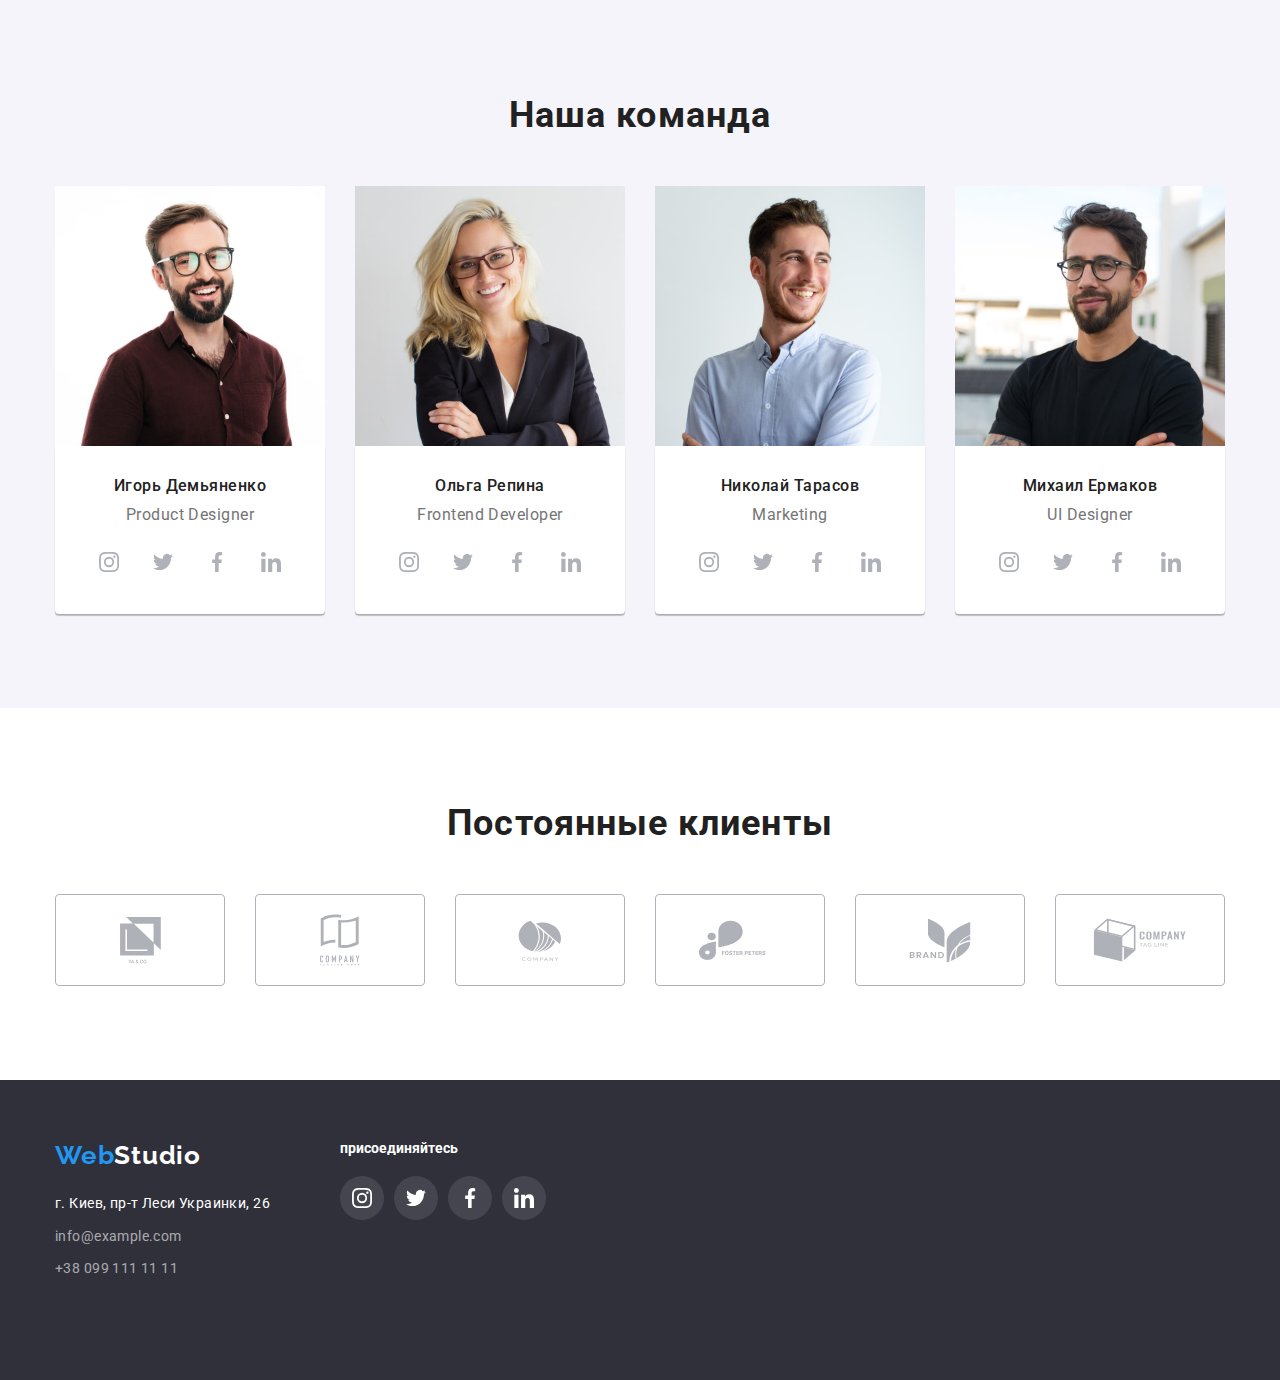
==== commit 8bfe9b9c: "finish" ====
--- a/index.html
+++ b/index.html
@@ -42,10 +42,18 @@
 
         <ul class="header-list list">
           <li class="header-item">
-            <a class="header-mail link" href="mailto:info@devstudio.com">info@devstudio.com</a>
+            <a class="header-mail link" href="mailto:info@devstudio.com"
+              ><svg class="header-icon" width="16" height="12">
+                <use href="./images/symbol-defs (1).svg#icon-envelope"></use></svg
+              >info@devstudio.com</a
+            >
           </li>
           <li class="header-item">
-            <a class="header-tel link" href="tel:+380961111111">+38 096 111 11 11</a>
+            <a class="header-tel link" href="tel:+380961111111"
+              ><svg class="header-icon" width="10" height="16">
+                <use href="./images/symbol-defs (1).svg#icon-smartphone-"></use></svg
+              >+38 096 111 11 11</a
+            >
           </li>
         </ul>
       </div>
@@ -62,25 +70,25 @@
         <div class="container">
           <h2 class="description-main-title visually-hidden">Описание</h2>
           <ul class="description-list list">
-            <li class="description-item">
+            <li class="description-item antenna-icon">
               <h3 class="description-title">Внимание к деталям</h3>
               <p class="description-text">
                 Идейные соображения, а также начало повседневной работы по формированию позиции.
               </p>
             </li>
-            <li class="description-item">
+            <li class="description-item clock-icon">
               <h3 class="description-title">Пунктуальность</h3>
               <p class="description-text">
                 Задача организации, в особенности же рамки и место обучения кадров влечет за собой.
               </p>
             </li>
-            <li class="description-item">
+            <li class="description-item diagram-icon">
               <h3 class="description-title">Планирование</h3>
               <p class="description-text">
                 Равным образом консультация с широким активом в значительной степени обуславливает.
               </p>
             </li>
-            <li class="description-item">
+            <li class="description-item astronaut-icon">
               <h3 class="description-title">Современные технологии</h3>
               <p class="description-text">
                 Значимость этих проблем настолько очевидна, что реализация плановых заданий.
@@ -344,27 +352,64 @@
     </main>
     <footer class="footer">
       <div class="container">
-        <a href="" class="logo"><span class="accent">Web</span>Studio</a>
-        <address class="footer-adress">
-          <ul class="footer-list list">
-            <li class="footer-item">
-              <a
-                class="footer-link"
-                href="https://goo.gl/maps/xiwfKXUequ1vyFDw5"
-                target="blank"
-                rel="noopener, noindex, nofollow "
-              >
-                г. Киев, пр-т Леси Украинки, 26</a
-              >
-            </li>
-            <li class="footer-item">
-              <a class="footer-mail link" href="mailto:info@example.com">info@example.com</a>
-            </li>
-            <li class="footer-item">
-              <a class="footer-tel link" href="tel:+380991111111">+38 099 111 11 11</a>
-            </li>
-          </ul>
-        </address>
+        <div class="footer-content">
+          <div class="footer-adress">
+            <a href="" class="logo"><span class="accent">Web</span>Studio</a>
+            <address class="footer-adress-list">
+              <ul class="footer-list list">
+                <li class="footer-item">
+                  <a
+                    class="footer-link"
+                    href="https://goo.gl/maps/xiwfKXUequ1vyFDw5"
+                    target="blank"
+                    rel="noopener, noindex, nofollow "
+                  >
+                    г. Киев, пр-т Леси Украинки, 26</a
+                  >
+                </li>
+                <li class="footer-item">
+                  <a class="footer-mail link" href="mailto:info@example.com">info@example.com</a>
+                </li>
+                <li class="footer-item">
+                  <a class="footer-tel link" href="tel:+380991111111">+38 099 111 11 11</a>
+                </li>
+              </ul>
+            </address>
+          </div>
+          <div class="soc-network">
+            <h3 class="soc-title">присоединяйтесь</h3>
+            <ul class="soc-net-list list">
+              <li class="soc-item">
+                <a href="" class="soc-link">
+                  <svg class="soc-icon" width="20" height="20">
+                    <use href="./images/symbol-defs (1).svg#icon-instagram-"></use>
+                  </svg>
+                </a>
+              </li>
+              <li class="soc-item">
+                <a href="" class="soc-link">
+                  <svg class="soc-icon" width="20" height="20">
+                    <use href="./images/symbol-defs (1).svg#icon-twitter-"></use>
+                  </svg>
+                </a>
+              </li>
+              <li class="soc-item">
+                <a href="" class="soc-link">
+                  <svg class="soc-icon" width="20" height="20">
+                    <use href="./images/symbol-defs (1).svg#icon-facebook-"></use>
+                  </svg>
+                </a>
+              </li>
+              <li class="soc-item">
+                <a href="" class="soc-link">
+                  <svg class="soc-icon" width="20" height="20">
+                    <use href="./images/symbol-defs (1).svg#icon-linkedin-"></use>
+                  </svg>
+                </a>
+              </li>
+            </ul>
+          </div>
+        </div>
       </div>
     </footer>
   </body>
--- a/css/styles.css
+++ b/css/styles.css
@@ -102,6 +102,7 @@
 .header-link {
   display: inline-block;
   padding: 32px 0;
+  align-items: center;
   font-family: inherit;
   font-weight: 500;
   font-size: 14px;
@@ -125,6 +126,11 @@
   letter-spacing: 0.02em;
   color: var(--primary-text-color);
 }
+.header-icon {
+  fill: currentColor;
+  margin-right: 10px;
+}
+
 /*---------------------------------------------- hero------------------------------------------------------ */
 .hero {
   background: #c4c4c4;
@@ -133,7 +139,12 @@
   text-align: center;
   background-image: linear-gradient(rgba(47, 48, 58, 0.4), rgba(47, 48, 58, 0.4)),
     url(../images/bg-hero.jpg);
-}
+  background-size: cover;
+  background-repeat: no-repeat;
+  max-width: 1600px;
+  margin: 0 auto;
+}
+
 .hero-title {
   margin: auto;
   width: 696px;
@@ -182,6 +193,28 @@
 .description-item:not(:last-child) {
   margin-right: 30px;
 }
+.description-item::before {
+  display: block;
+  content: '';
+  height: 120px;
+  background-color: #f5f4fa;
+  margin-bottom: 30px;
+  background-repeat: no-repeat;
+  background-position: center;
+  border-radius: 4px;
+}
+.antenna-icon::before {
+  background-image: url(../images/antenna.png);
+}
+.clock-icon::before {
+  background-image: url(../images/clock.png);
+}
+.diagram-icon::before {
+  background-image: url(../images/diagram.png);
+}
+.astronaut-icon::before {
+  background-image: url(../images/astronaut.png);
+}
 .description-text {
   width: 270px;
   font-weight: 400;
@@ -252,10 +285,6 @@
   display: flex;
   justify-content: center;
 }
-.team-soc-item {
-  display: block;
-  align-items: center;
-}
 .team-soc-item + .team-soc-item {
   margin-left: 10px;
 }
@@ -335,8 +364,12 @@
   background-color: #2f303a;
   padding-top: 60px;
   padding-bottom: 60px;
-}
-
+  max-width: 1600px;
+  margin: 0 auto;
+}
+.footer-content {
+  display: flex;
+}
 .footer-list {
   display: inline-block;
 }
@@ -366,6 +399,44 @@
   margin-bottom: 20px;
   color: var(--primary-white-color);
 }
+.soc-network {
+  display: inline-block;
+
+  margin-bottom: 100px;
+  margin-left: 70px;
+}
+.soc-title {
+  font-weight: 700;
+  font-size: 14px;
+  line-height: 16px;
+  letter-spacing: 1.14;
+  color: var(--primary-white-color);
+  margin-bottom: 20px;
+}
+.soc-net-list {
+  display: flex;
+}
+.soc-item + .soc-item {
+  margin-left: 10px;
+}
+.soc-link:hover {
+  background-color: var(--accent-color);
+}
+.soc-link:focus {
+  background-color: var(--accent-color);
+}
+.soc-link {
+  width: 44px;
+  height: 44px;
+  background-color: #44454e;
+  border-radius: 50%;
+  display: flex;
+  justify-content: center;
+  align-items: center;
+}
+.soc-icon {
+  fill: var(--primary-white-color);
+}
 /* ------------------------------------------------portfolio------------------------------------------------*/
 .portfolio {
   padding-top: var(--section-size);
@@ -404,6 +475,10 @@
   color: var(--primary-white-color);
   background-color: var(--accent-color);
 }
+.portfolio-card-item {
+  box-shadow: 0px 1px 1px rgba(0, 0, 0, 0.12), 0px 4px 4px rgba(0, 0, 0, 0.06),
+    1px 4px 6px rgba(0, 0, 0, 0.16);
+}
 .portfolio-list-link {
   display: flex;
   flex-wrap: wrap;
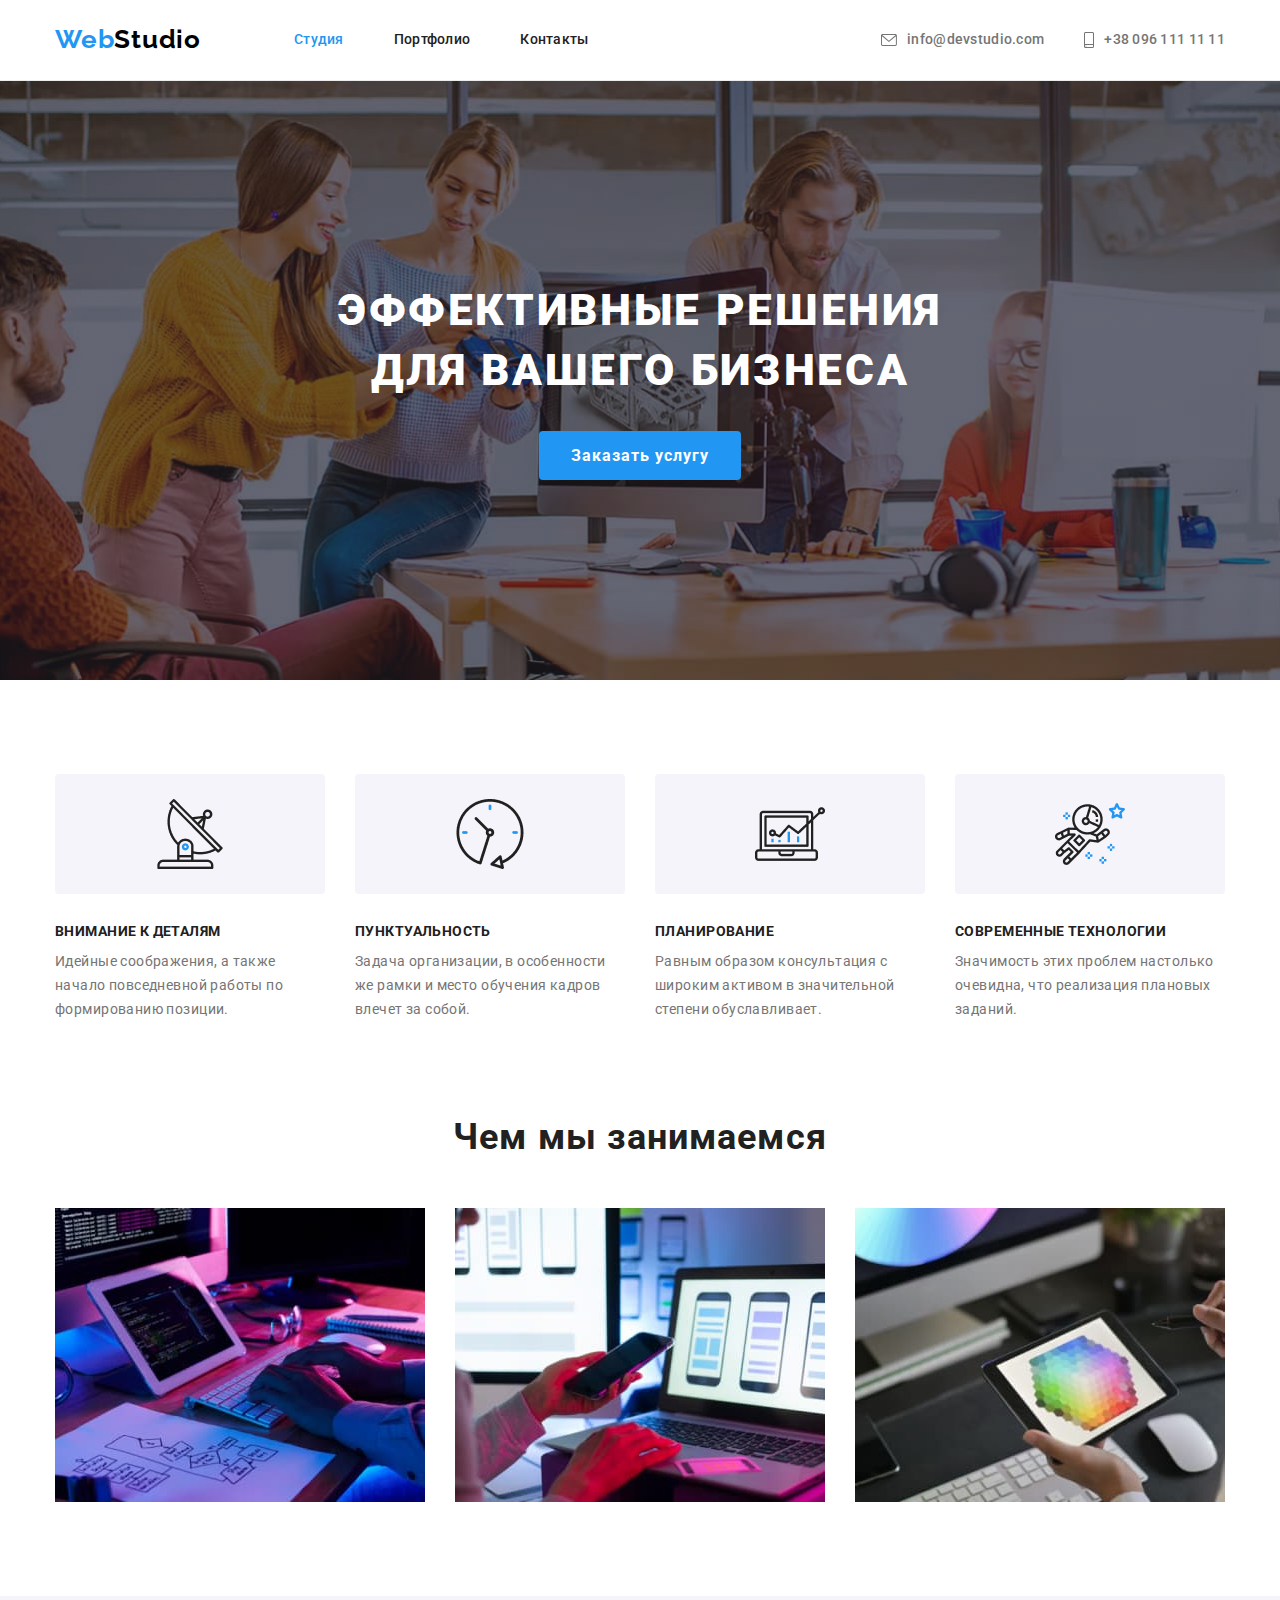
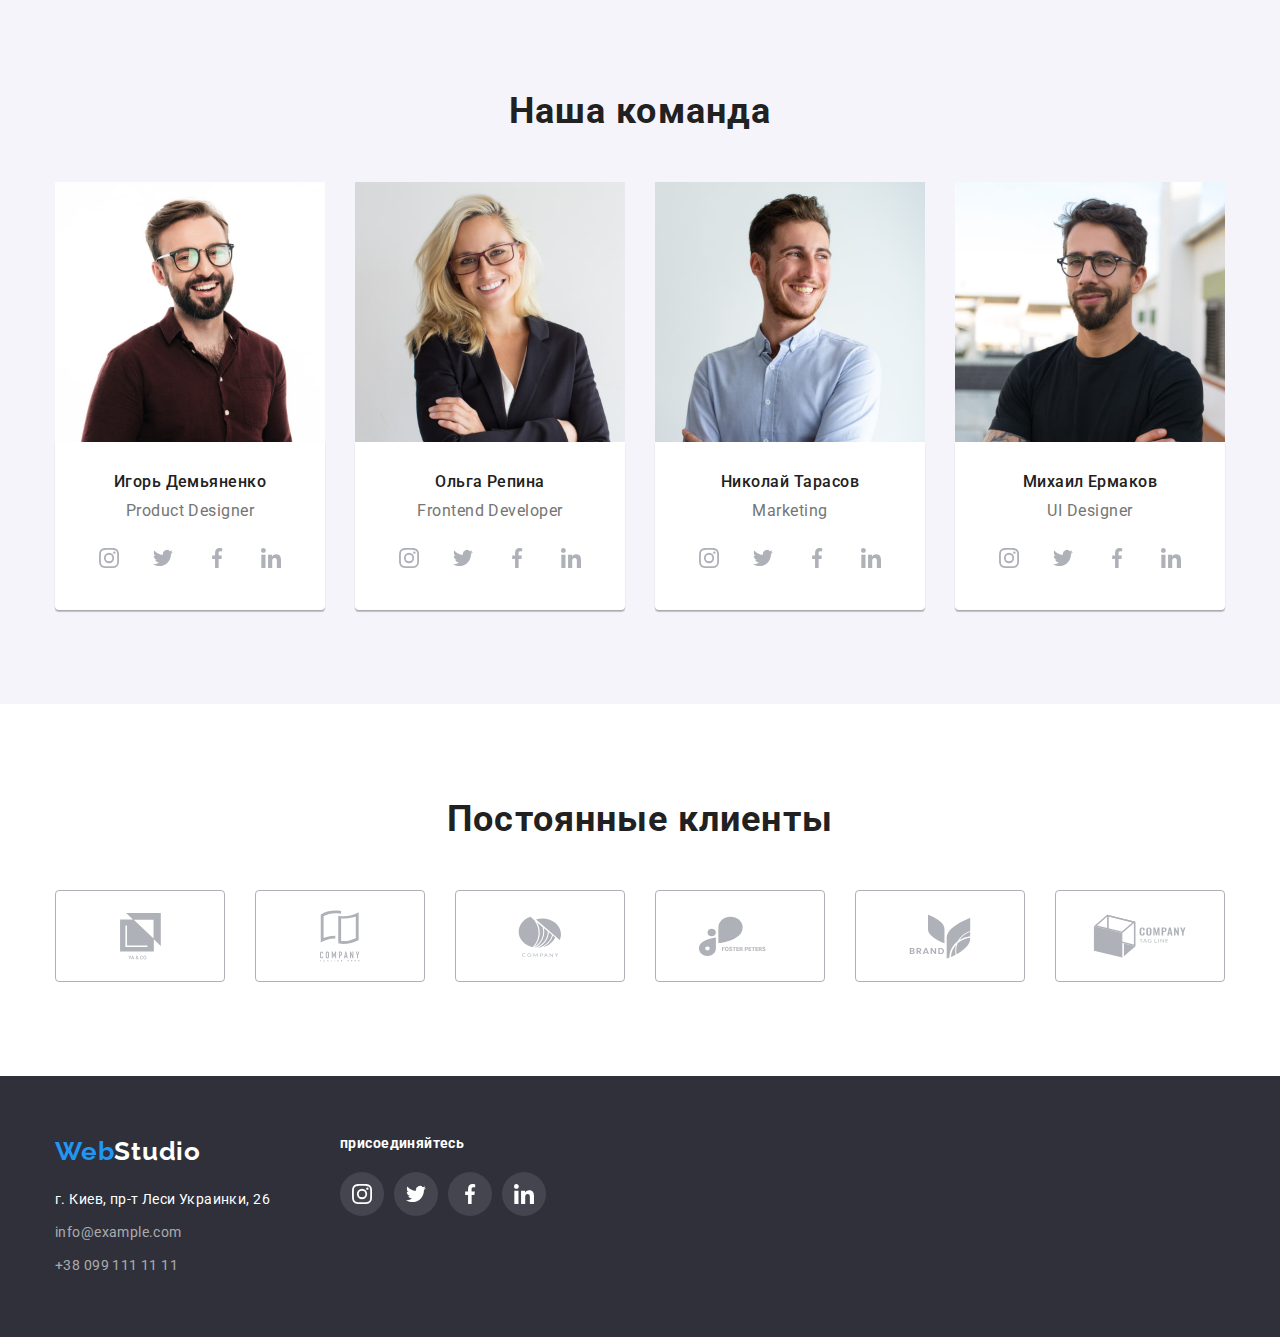
==== commit c466d0a4: "finaly-changes" ====
--- a/index.html
+++ b/index.html
@@ -39,7 +39,6 @@
             </li>
           </ul>
         </nav>
-
         <ul class="header-list list">
           <li class="header-item">
             <a class="header-mail link" href="mailto:info@devstudio.com"
@@ -58,7 +57,6 @@
         </ul>
       </div>
     </header>
-
     <main>
       <section class="hero">
         <div class="container">
--- a/css/styles.css
+++ b/css/styles.css
@@ -118,7 +118,8 @@
 }
 .header-mail,
 .header-tel {
-  display: inline-block;
+  display: flex;
+  align-items: center;
   padding: 32px 0;
   font-weight: 500;
   font-size: 14px;
@@ -141,6 +142,7 @@
     url(../images/bg-hero.jpg);
   background-size: cover;
   background-repeat: no-repeat;
+  background-position: center;
   max-width: 1600px;
   margin: 0 auto;
 }
@@ -243,6 +245,8 @@
 }
 /* -----------------------------------------------team------------------------------------------------------ */
 .team {
+  max-width: 1600px;
+  margin: auto;
   background-color: #f5f4fa;
   padding-top: var(--section-size);
   padding-bottom: var(--section-size);
@@ -401,15 +405,12 @@
 }
 .soc-network {
   display: inline-block;
-
-  margin-bottom: 100px;
   margin-left: 70px;
 }
 .soc-title {
-  font-weight: 700;
-  font-size: 14px;
-  line-height: 16px;
-  letter-spacing: 1.14;
+  font-size: 14px;
+  line-height: 1.14;
+  letter-spacing: 0.03em;
   color: var(--primary-white-color);
   margin-bottom: 20px;
 }
@@ -474,10 +475,6 @@
 .button:focus {
   color: var(--primary-white-color);
   background-color: var(--accent-color);
-}
-.portfolio-card-item {
-  box-shadow: 0px 1px 1px rgba(0, 0, 0, 0.12), 0px 4px 4px rgba(0, 0, 0, 0.06),
-    1px 4px 6px rgba(0, 0, 0, 0.16);
 }
 .portfolio-list-link {
   display: flex;
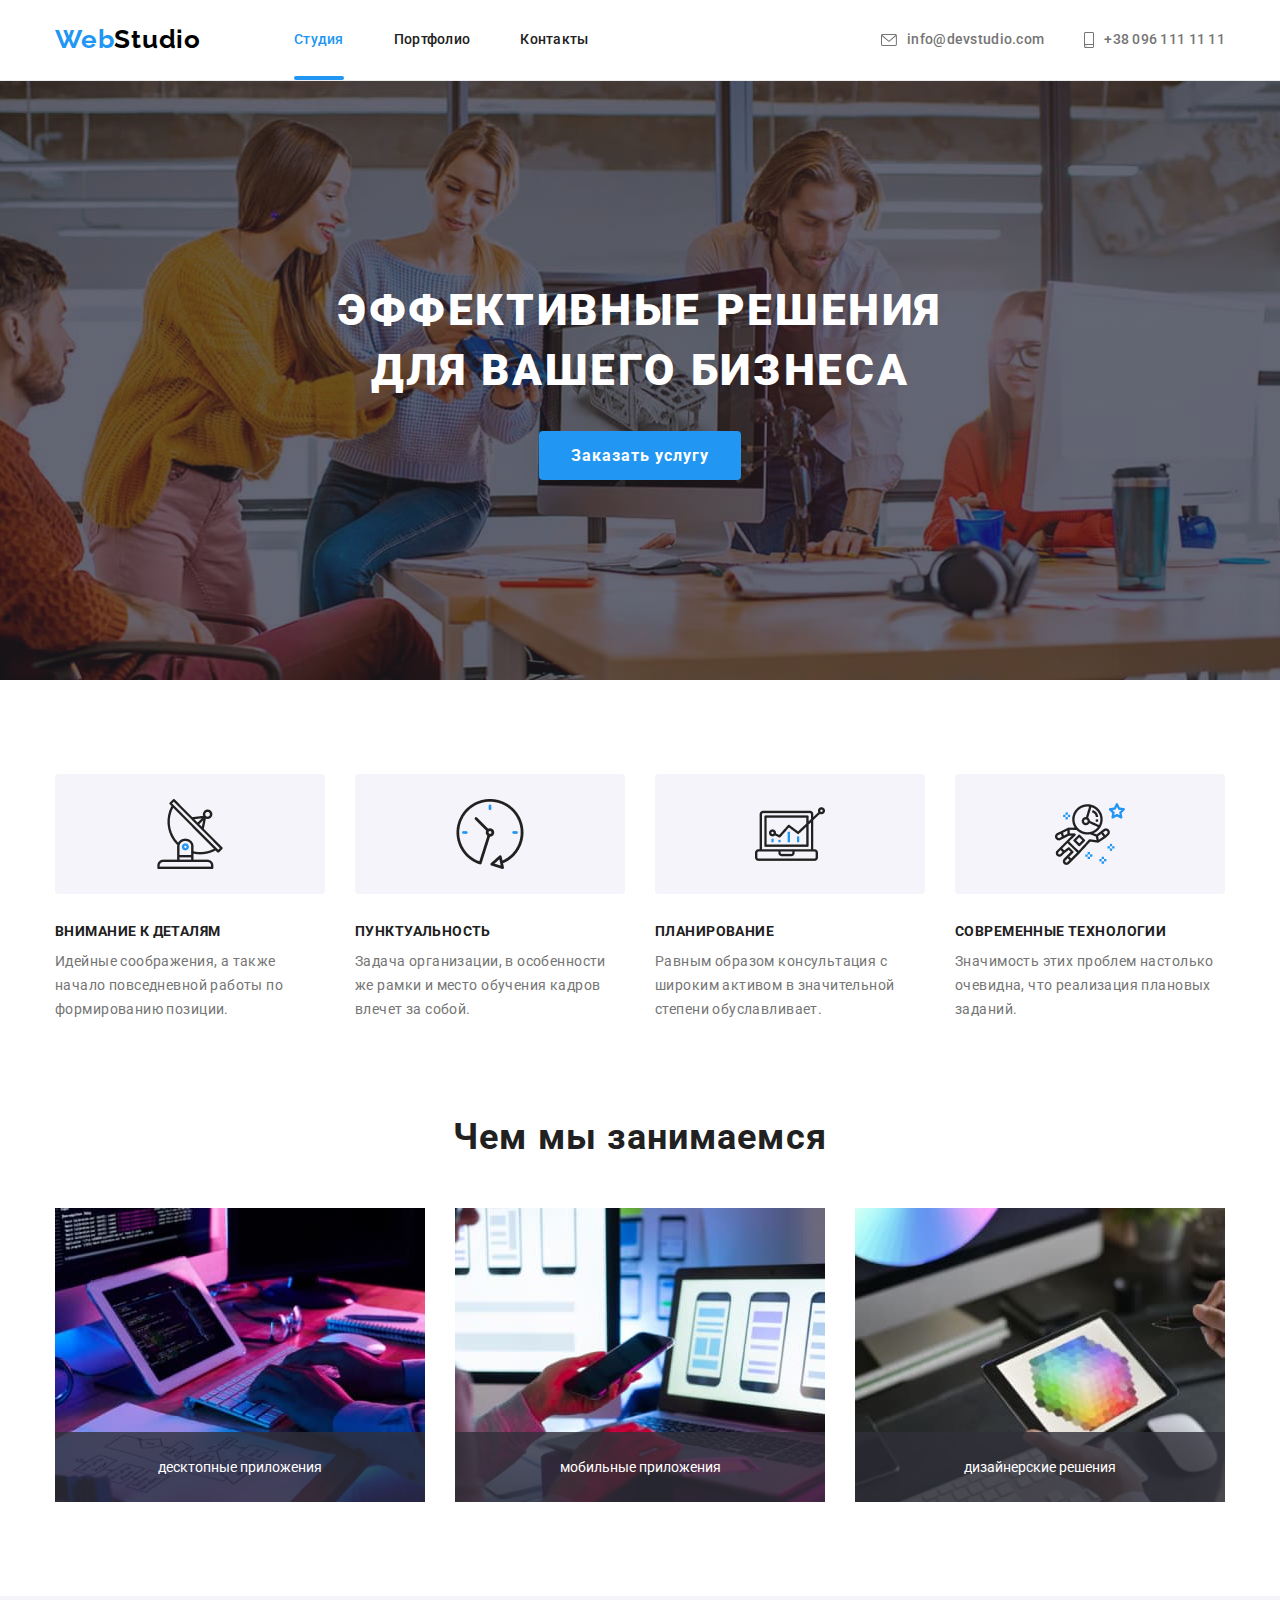
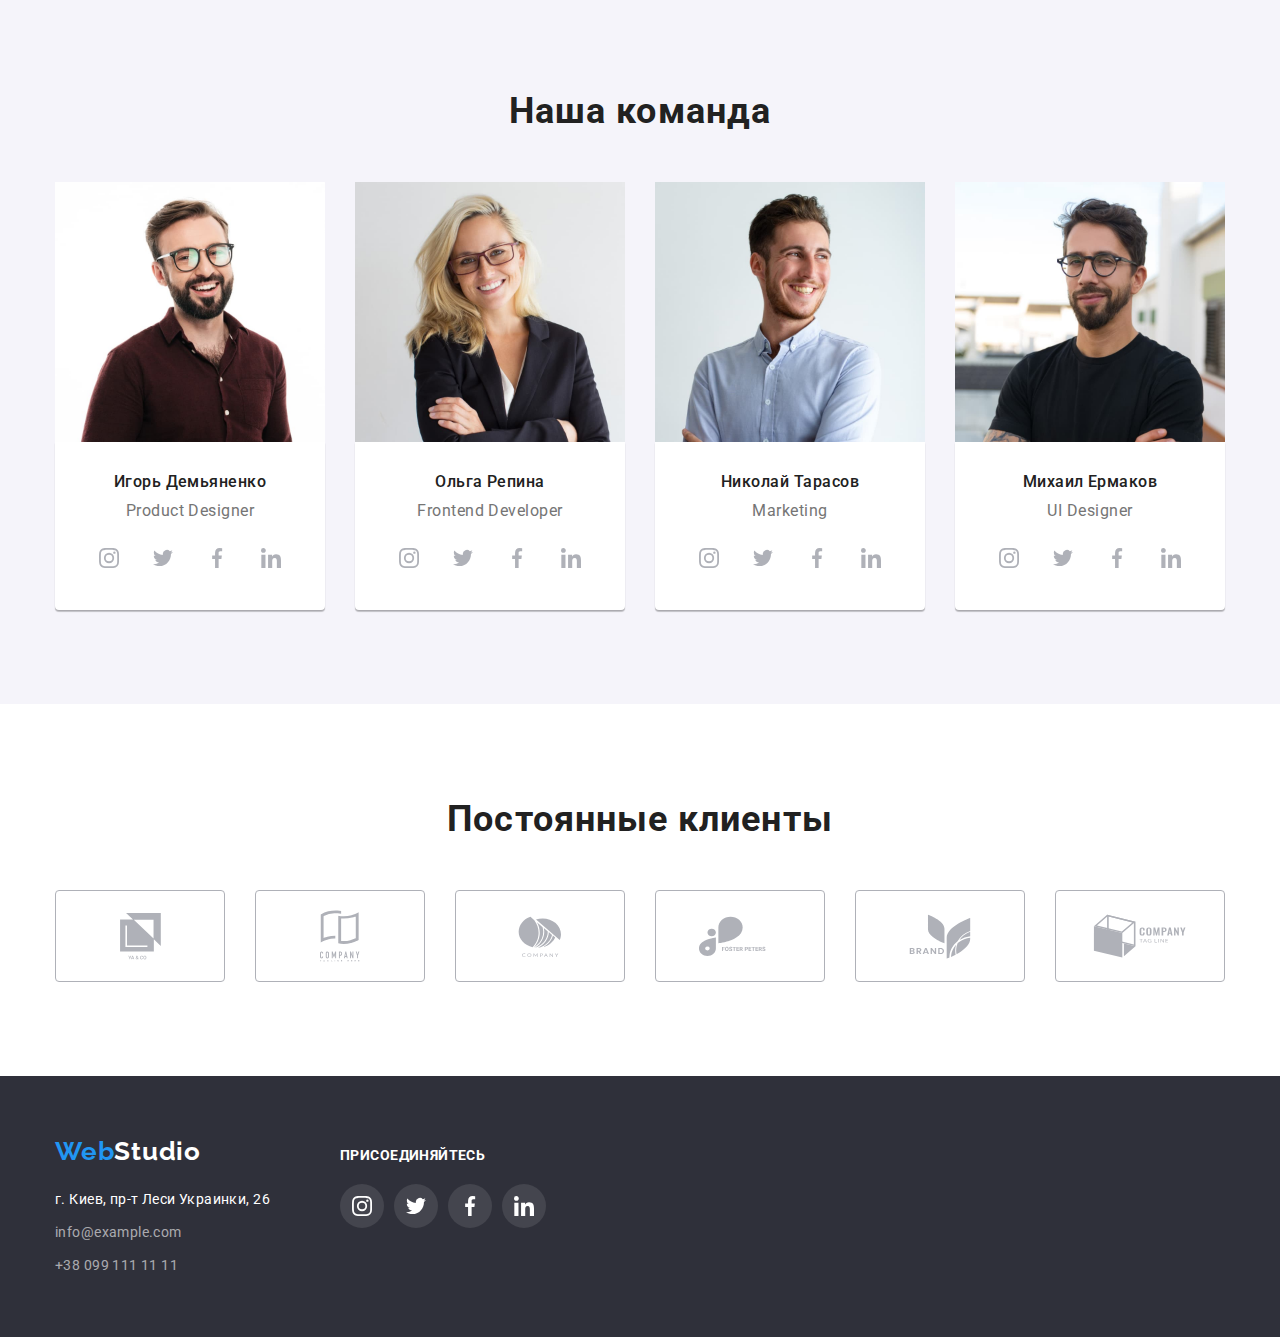
==== commit 5c1a7af0: "add-decoration" ====
--- a/index.html
+++ b/index.html
@@ -107,6 +107,7 @@
                 width="370"
                 height="294"
               />
+              <p class="examples-description">десктопные приложения</p>
             </li>
             <li class="examples-item">
               <img
@@ -116,6 +117,7 @@
                 width="370"
                 height="294"
               />
+              <p class="examples-description">мобильные приложения</p>
             </li>
             <li class="examples-item">
               <img
@@ -125,6 +127,7 @@
                 width="370"
                 height="294"
               />
+              <p class="examples-description">дизайнерские решения</p>
             </li>
           </ul>
         </div>
--- a/css/styles.css
+++ b/css/styles.css
@@ -111,7 +111,19 @@
   color: #212121;
 }
 .header-link.current {
+  position: relative;
   color: var(--accent-color);
+}
+.header-link.current::after {
+  content: '';
+  position: absolute;
+  left: 0;
+  bottom: 0;
+  display: block;
+  width: 100%;
+  height: 4px;
+  border-radius: 2px;
+  background-color: var(--accent-color);
 }
 .accent {
   color: var(--accent-color);
@@ -134,6 +146,7 @@
 
 /*---------------------------------------------- hero------------------------------------------------------ */
 .hero {
+  position: relative;
   background: #c4c4c4;
   padding-top: 200px;
   padding-bottom: 200px;
@@ -174,6 +187,7 @@
   border-radius: 4px;
   border: none;
 }
+
 /* ----------------------------------------------description-------------------------------------------------*/
 .description {
   padding-top: var(--section-size);
@@ -225,6 +239,7 @@
   letter-spacing: 0.03em;
   color: var(--primary-text-color);
 }
+
 /* ---------------------------------------------examples----------------------------------------------------*/
 .examples {
   padding-bottom: var(--section-size);
@@ -243,6 +258,22 @@
   color: var(--title-color);
   margin-bottom: 50px;
 }
+.examples-item {
+  position: relative;
+}
+.examples-description {
+  position: absolute;
+  left: 0;
+  bottom: 0;
+  display: flex;
+  justify-content: center;
+  align-items: center;
+  width: 100%;
+  height: 70px;
+  background: rgba(47, 48, 58, 0.8);
+  color: var(--primary-white-color);
+}
+
 /* -----------------------------------------------team------------------------------------------------------ */
 .team {
   max-width: 1600px;
@@ -373,6 +404,7 @@
 }
 .footer-content {
   display: flex;
+  align-items: baseline;
 }
 .footer-list {
   display: inline-block;
@@ -413,6 +445,7 @@
   letter-spacing: 0.03em;
   color: var(--primary-white-color);
   margin-bottom: 20px;
+  text-transform: uppercase;
 }
 .soc-net-list {
   display: flex;
@@ -487,7 +520,22 @@
   margin-left: 30px;
   margin-bottom: 30px;
 }
-
+.img-decoration {
+  position: relative;
+}
+.img-text {
+  position: absolute;
+  left: 0;
+  top: 0%;
+  width: 100%;
+  height: 100%;
+  display: flex;
+  justify-content: center;
+  align-items: center;
+  padding: 24px 63px;
+  background-color: rgba(33, 150, 243, 0.9);
+  color: var(--primary-white-color);
+}
 .card-content {
   padding: 20px 24px;
   border: 1px solid #eee;
